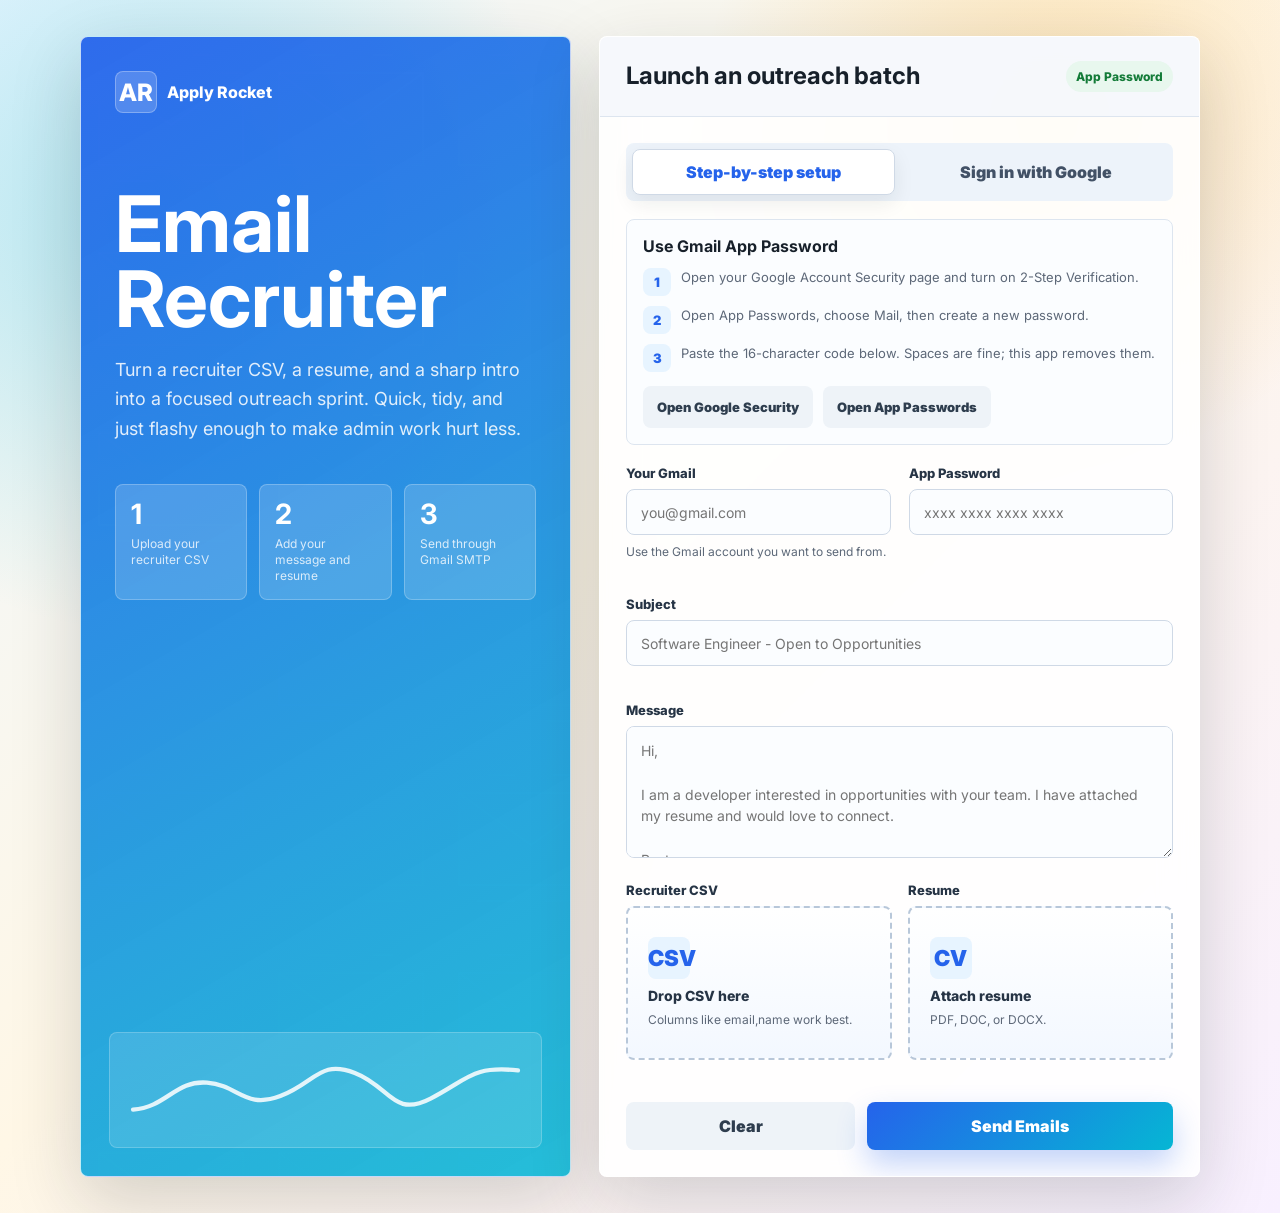
==== static/index.html @ 0c852bee "first commit" ====
<!DOCTYPE html>
<html lang="en">
<head>
    <meta charset="UTF-8" />
    <meta name="viewport" content="width=device-width, initial-scale=1.0" />
    <title>Email Recruiter</title>
    <link rel="preconnect" href="https://fonts.googleapis.com">
    <link rel="preconnect" href="https://fonts.gstatic.com" crossorigin>
    <link href="https://fonts.googleapis.com/css2?family=Inter:wght@400;500;600;700;800&display=swap" rel="stylesheet">
    <style>
        :root {
            --ink: #17202a;
            --muted: #5d6878;
            --line: #dde5ef;
            --paper: #ffffff;
            --soft: #f5f8fc;
            --blue: #2563eb;
            --cyan: #06b6d4;
            --green: #16a34a;
            --rose: #e11d48;
            --amber: #f59e0b;
            --shadow: 0 24px 70px rgba(23, 32, 42, 0.18);
        }

        * { box-sizing: border-box; }

        body {
            margin: 0;
            min-height: 100vh;
            font-family: "Inter", system-ui, -apple-system, BlinkMacSystemFont, "Segoe UI", sans-serif;
            color: var(--ink);
            background:
                radial-gradient(circle at 12% 18%, rgba(6, 182, 212, 0.28), transparent 26rem),
                radial-gradient(circle at 82% 10%, rgba(245, 158, 11, 0.22), transparent 22rem),
                linear-gradient(135deg, #eef7ff 0%, #fff7e6 46%, #f8f0ff 100%);
        }

        .shell {
            width: min(1120px, calc(100% - 32px));
            margin: 0 auto;
            padding: 36px 0;
        }

        .hero {
            display: grid;
            grid-template-columns: minmax(0, 0.9fr) minmax(340px, 1.1fr);
            gap: 28px;
            align-items: stretch;
        }

        .intro {
            position: relative;
            overflow: hidden;
            min-height: 720px;
            padding: 34px;
            border: 1px solid rgba(255, 255, 255, 0.72);
            border-radius: 8px;
            background:
                linear-gradient(150deg, rgba(37, 99, 235, 0.94), rgba(6, 182, 212, 0.88)),
                url("data:image/svg+xml,%3Csvg xmlns='http://www.w3.org/2000/svg' width='180' height='180' viewBox='0 0 180 180'%3E%3Cg fill='none' stroke='%23ffffff' stroke-opacity='.18' stroke-width='2'%3E%3Cpath d='M18 36h144v92H18z'/%3E%3Cpath d='m18 36 72 52 72-52'/%3E%3Cpath d='M36 144h38M104 144h40M48 18h26M112 18h20'/%3E%3C/g%3E%3C/svg%3E");
            color: white;
            box-shadow: var(--shadow);
        }

        .brand {
            display: inline-flex;
            align-items: center;
            gap: 10px;
            font-weight: 800;
            letter-spacing: 0;
        }

        .brand-mark {
            display: grid;
            place-items: center;
            width: 42px;
            height: 42px;
            border-radius: 8px;
            background: rgba(255, 255, 255, 0.18);
            border: 1px solid rgba(255, 255, 255, 0.28);
            font-size: 24px;
        }

        h1 {
            margin: 74px 0 18px;
            max-width: 10ch;
            font-size: clamp(46px, 7vw, 78px);
            line-height: 0.96;
            letter-spacing: 0;
        }

        .lede {
            max-width: 32rem;
            margin: 0;
            font-size: 18px;
            line-height: 1.65;
            color: rgba(255, 255, 255, 0.86);
        }

        .stats {
            display: grid;
            grid-template-columns: repeat(3, 1fr);
            gap: 12px;
            margin-top: 40px;
        }

        .stat {
            min-height: 94px;
            padding: 15px;
            border-radius: 8px;
            background: rgba(255, 255, 255, 0.16);
            border: 1px solid rgba(255, 255, 255, 0.24);
        }

        .stat strong {
            display: block;
            font-size: 28px;
            line-height: 1;
        }

        .stat span {
            display: block;
            margin-top: 8px;
            color: rgba(255, 255, 255, 0.8);
            font-size: 12px;
            line-height: 1.35;
        }

        .sparkline {
            position: absolute;
            right: 28px;
            bottom: 28px;
            left: 28px;
            height: 116px;
            border-radius: 8px;
            background: rgba(255, 255, 255, 0.12);
            border: 1px solid rgba(255, 255, 255, 0.2);
            overflow: hidden;
        }

        .sparkline::before {
            content: "";
            position: absolute;
            inset: 20px;
            background: url("data:image/svg+xml,%3Csvg xmlns='http://www.w3.org/2000/svg' viewBox='0 0 640 120'%3E%3Cpath fill='none' stroke='%23fff' stroke-opacity='.85' stroke-width='7' stroke-linecap='round' stroke-linejoin='round' d='M5 92 C60 88 74 44 126 48 S188 92 246 70 310 10 368 32 430 106 492 74 560 20 635 28'/%3E%3C/svg%3E") center / 100% 100% no-repeat;
        }

        .panel {
            border-radius: 8px;
            background: rgba(255, 255, 255, 0.9);
            border: 1px solid rgba(255, 255, 255, 0.9);
            box-shadow: var(--shadow);
            backdrop-filter: blur(18px);
            overflow: hidden;
        }

        .panel-head {
            display: flex;
            align-items: center;
            justify-content: space-between;
            gap: 18px;
            padding: 24px 26px;
            border-bottom: 1px solid var(--line);
            background: rgba(245, 248, 252, 0.88);
        }

        .panel-title {
            margin: 0;
            font-size: 24px;
            line-height: 1.1;
        }

        .badge {
            flex: 0 0 auto;
            padding: 8px 10px;
            border-radius: 999px;
            background: #e8f7ee;
            color: #137b38;
            font-size: 12px;
            font-weight: 800;
        }

        .form {
            padding: 26px;
        }

        .auth-switch {
            display: grid;
            grid-template-columns: 1fr 1fr;
            gap: 10px;
            margin-bottom: 18px;
            padding: 6px;
            border-radius: 8px;
            background: #edf3fa;
        }

        .auth-option {
            min-height: 46px;
            border: 1px solid transparent;
            background: transparent;
            color: #425166;
            box-shadow: none;
        }

        .auth-option.active {
            background: white;
            border-color: #cfd9e6;
            color: var(--blue);
            box-shadow: 0 8px 20px rgba(23, 32, 42, 0.08);
        }

        .auth-card {
            display: none;
            margin-bottom: 20px;
            padding: 16px;
            border: 1px solid var(--line);
            border-radius: 8px;
            background: #fbfdff;
        }

        .auth-card.active {
            display: block;
        }

        .auth-card h3 {
            margin: 0 0 12px;
            font-size: 16px;
        }

        .steps {
            display: grid;
            gap: 10px;
            margin: 0;
            padding: 0;
            list-style: none;
        }

        .steps li {
            display: grid;
            grid-template-columns: 28px 1fr;
            gap: 10px;
            align-items: start;
            color: var(--muted);
            font-size: 13px;
            line-height: 1.45;
        }

        .steps span {
            display: grid;
            place-items: center;
            width: 28px;
            height: 28px;
            border-radius: 8px;
            background: #e7f4ff;
            color: var(--blue);
            font-weight: 900;
        }

        .link-row {
            display: flex;
            flex-wrap: wrap;
            gap: 10px;
            margin-top: 14px;
        }

        .helper-link,
        .google-btn {
            display: inline-flex;
            align-items: center;
            justify-content: center;
            min-height: 42px;
            border-radius: 8px;
            padding: 0 14px;
            text-decoration: none;
            font-size: 13px;
            font-weight: 900;
        }

        .helper-link {
            background: #eef3f8;
            color: #2e3d4e;
        }

        .google-btn {
            border: 1px solid #cfd9e6;
            background: white;
            color: #1f2937;
        }

        .status-pill {
            display: inline-flex;
            align-items: center;
            min-height: 32px;
            margin-top: 12px;
            padding: 0 10px;
            border-radius: 999px;
            background: #fff6df;
            color: #8a5b00;
            font-size: 12px;
            font-weight: 900;
        }

        .status-pill.connected {
            background: #e8f7ee;
            color: #137b38;
        }

        .grid {
            display: grid;
            grid-template-columns: 1fr 1fr;
            gap: 18px;
        }

        .form-group {
            margin-bottom: 18px;
        }

        .form-group.full {
            grid-column: 1 / -1;
        }

        label {
            display: block;
            margin-bottom: 8px;
            color: #263445;
            font-size: 13px;
            font-weight: 800;
        }

        input,
        textarea {
            width: 100%;
            border: 1px solid #cfd9e6;
            border-radius: 8px;
            background: #fbfdff;
            color: var(--ink);
            font: inherit;
            font-size: 14px;
            outline: none;
            transition: border-color 0.18s ease, box-shadow 0.18s ease, background 0.18s ease;
        }

        input {
            height: 46px;
            padding: 0 14px;
        }

        textarea {
            min-height: 132px;
            padding: 13px 14px;
            resize: vertical;
            line-height: 1.55;
        }

        input:focus,
        textarea:focus {
            border-color: var(--blue);
            background: white;
            box-shadow: 0 0 0 4px rgba(37, 99, 235, 0.12);
        }

        .hint {
            margin-top: 8px;
            color: var(--muted);
            font-size: 12px;
            line-height: 1.45;
        }

        .upload-grid {
            display: grid;
            grid-template-columns: 1fr 1fr;
            gap: 16px;
            margin-top: 2px;
        }

        .upload-area {
            min-height: 154px;
            display: grid;
            align-content: center;
            gap: 8px;
            padding: 20px;
            border: 2px dashed #b8c7d9;
            border-radius: 8px;
            background: linear-gradient(180deg, #ffffff, #f3f8ff);
            cursor: pointer;
            transition: transform 0.18s ease, border-color 0.18s ease, background 0.18s ease;
        }

        .upload-area:hover,
        .upload-area.drag-over {
            border-color: var(--cyan);
            background: #effcff;
            transform: translateY(-2px);
        }

        .upload-area input[type="file"] {
            display: none;
        }

        .upload-icon {
            display: grid;
            place-items: center;
            width: 42px;
            height: 42px;
            border-radius: 8px;
            background: #e7f4ff;
            color: var(--blue);
            font-weight: 900;
            font-size: 22px;
        }

        .upload-text {
            color: #263445;
            font-weight: 800;
            font-size: 14px;
        }

        .upload-hint,
        .file-name {
            color: var(--muted);
            font-size: 12px;
            line-height: 1.4;
        }

        .file-name {
            display: none;
            color: var(--green);
            font-weight: 800;
            word-break: break-word;
        }

        .file-name.show {
            display: block;
        }

        .actions {
            display: flex;
            gap: 12px;
            margin-top: 24px;
        }

        button {
            min-height: 48px;
            border: 0;
            border-radius: 8px;
            padding: 0 18px;
            font: inherit;
            font-weight: 900;
            cursor: pointer;
            transition: transform 0.18s ease, box-shadow 0.18s ease, background 0.18s ease;
        }

        .send-btn {
            flex: 1.4;
            background: linear-gradient(135deg, var(--blue), var(--cyan));
            color: white;
            box-shadow: 0 14px 30px rgba(37, 99, 235, 0.28);
        }

        .send-btn:hover:not(:disabled) {
            transform: translateY(-2px);
            box-shadow: 0 18px 36px rgba(37, 99, 235, 0.34);
        }

        .send-btn:disabled {
            opacity: 0.64;
            cursor: wait;
            transform: none;
        }

        .clear-btn {
            flex: 1;
            background: #eef3f8;
            color: #2e3d4e;
        }

        .clear-btn:hover {
            background: #e2eaf3;
        }

        .progress-wrap {
            display: none;
            margin-top: 20px;
        }

        .progress-meta {
            display: flex;
            justify-content: space-between;
            gap: 12px;
            margin-bottom: 8px;
            color: var(--muted);
            font-size: 12px;
            font-weight: 800;
        }

        .progress-bar-bg {
            height: 8px;
            border-radius: 999px;
            overflow: hidden;
            background: #dce5ef;
        }

        .progress-bar {
            width: 0%;
            height: 100%;
            border-radius: inherit;
            background: linear-gradient(90deg, var(--amber), var(--cyan), var(--blue));
            transition: width 0.28s ease;
        }

        #result {
            display: none;
            margin-top: 18px;
            padding: 15px 16px;
            border-radius: 8px;
            font-size: 14px;
            line-height: 1.55;
            font-weight: 700;
        }

        #result.success {
            background: #e8f7ee;
            border: 1px solid #a7dfba;
            color: #135f2f;
        }

        #result.error {
            background: #fff0f3;
            border: 1px solid #f3a6b7;
            color: #9b1232;
        }

        .spinner {
            display: inline-block;
            width: 15px;
            height: 15px;
            margin-right: 8px;
            border: 2px solid rgba(255, 255, 255, 0.35);
            border-top-color: white;
            border-radius: 50%;
            vertical-align: -2px;
            animation: spin 0.75s linear infinite;
        }

        @keyframes spin {
            to { transform: rotate(360deg); }
        }

        @media (max-width: 900px) {
            .hero {
                grid-template-columns: 1fr;
            }

            .intro {
                min-height: 520px;
            }
        }

        @media (max-width: 620px) {
            .shell {
                width: min(100% - 24px, 1120px);
                padding: 16px 0;
            }

            .intro,
            .form,
            .panel-head {
                padding: 22px;
            }

            .grid,
            .upload-grid,
            .stats {
                grid-template-columns: 1fr;
            }

            h1 {
                margin-top: 42px;
                font-size: 44px;
            }

            .intro {
                min-height: auto;
                padding-bottom: 160px;
            }

            .actions {
                flex-direction: column;
            }
        }
    </style>
</head>
<body>
    <main class="shell">
        <section class="hero">
            <aside class="intro" aria-label="Email Recruiter overview">
                <div class="brand">
                    <span class="brand-mark" aria-hidden="true">AR</span>
                    <span>Apply Rocket</span>
                </div>
                <h1>Email Recruiter</h1>
                <p class="lede">Turn a recruiter CSV, a resume, and a sharp intro into a focused outreach sprint. Quick, tidy, and just flashy enough to make admin work hurt less.</p>
                <div class="stats" aria-label="Workflow summary">
                    <div class="stat"><strong>1</strong><span>Upload your recruiter CSV</span></div>
                    <div class="stat"><strong>2</strong><span>Add your message and resume</span></div>
                    <div class="stat"><strong>3</strong><span>Send through Gmail SMTP</span></div>
                </div>
                <div class="sparkline" aria-hidden="true"></div>
            </aside>

            <section class="panel" aria-label="Email sender form">
                <div class="panel-head">
                    <h2 class="panel-title">Launch an outreach batch</h2>
                    <span class="badge" id="authBadge">App Password</span>
                </div>

                <form class="form" id="emailForm">
                    <div class="auth-switch" aria-label="Choose Gmail authentication method">
                        <button type="button" class="auth-option active" id="appPasswordTab">Step-by-step setup</button>
                        <button type="button" class="auth-option" id="googleTab">Sign in with Google</button>
                    </div>

                    <div class="auth-card active" id="appPasswordCard">
                        <h3>Use Gmail App Password</h3>
                        <ol class="steps">
                            <li><span>1</span><div>Open your Google Account Security page and turn on 2-Step Verification.</div></li>
                            <li><span>2</span><div>Open App Passwords, choose Mail, then create a new password.</div></li>
                            <li><span>3</span><div>Paste the 16-character code below. Spaces are fine; this app removes them.</div></li>
                        </ol>
                        <div class="link-row">
                            <a class="helper-link" href="https://myaccount.google.com/security" target="_blank" rel="noreferrer">Open Google Security</a>
                            <a class="helper-link" href="https://myaccount.google.com/apppasswords" target="_blank" rel="noreferrer">Open App Passwords</a>
                        </div>
                    </div>

                    <div class="auth-card" id="googleCard">
                        <h3>Use Sign in with Google</h3>
                        <ol class="steps">
                            <li><span>1</span><div>Click the Google button and allow this app to send email from Gmail.</div></li>
                            <li><span>2</span><div>Return here, fill the outreach form, and send without typing a password.</div></li>
                            <li><span>3</span><div>If setup is missing, add Google OAuth credentials to the backend environment.</div></li>
                        </ol>
                        <div class="link-row">
                            <a class="google-btn" id="googleLogin" href="/auth/google/start">Sign in with Google</a>
                            <button type="button" class="helper-link" id="googleLogout">Disconnect</button>
                        </div>
                        <div class="status-pill" id="googleStatus">Checking Google setup</div>
                    </div>

                    <div class="grid">
                        <div class="form-group">
                            <label for="email">Your Gmail</label>
                            <input type="email" id="email" autocomplete="email" placeholder="you@gmail.com" required />
                            <div class="hint" id="emailHint">Use the Gmail account you want to send from.</div>
                        </div>

                        <div class="form-group" id="passwordGroup">
                            <label for="password">App Password</label>
                            <input type="password" id="password" autocomplete="current-password" placeholder="xxxx xxxx xxxx xxxx" required />
                        </div>

                        <div class="form-group full">
                            <label for="subject">Subject</label>
                            <input type="text" id="subject" placeholder="Software Engineer - Open to Opportunities" required />
                        </div>

                        <div class="form-group full">
                            <label for="message">Message</label>
                            <textarea id="message" required placeholder="Hi,

I am a developer interested in opportunities with your team. I have attached my resume and would love to connect.

Best,
Your Name"></textarea>
                        </div>
                    </div>

                    <div class="upload-grid">
                        <div class="form-group">
                            <label for="csvFile">Recruiter CSV</label>
                            <div class="upload-area" id="csv-zone" role="button" tabindex="0">
                                <input type="file" id="csvFile" accept=".csv" required />
                                <span class="upload-icon" aria-hidden="true">CSV</span>
                                <div class="upload-text">Drop CSV here</div>
                                <div class="upload-hint">Columns like email,name work best.</div>
                                <div class="file-name" id="csv-name"></div>
                            </div>
                        </div>

                        <div class="form-group">
                            <label for="resumeFile">Resume</label>
                            <div class="upload-area" id="resume-zone" role="button" tabindex="0">
                                <input type="file" id="resumeFile" accept=".pdf,.doc,.docx" />
                                <span class="upload-icon" aria-hidden="true">CV</span>
                                <div class="upload-text">Attach resume</div>
                                <div class="upload-hint">PDF, DOC, or DOCX.</div>
                                <div class="file-name" id="resume-name"></div>
                            </div>
                        </div>
                    </div>

                    <div class="actions">
                        <button type="button" class="clear-btn" id="clearBtn">Clear</button>
                        <button type="submit" class="send-btn" id="sendBtn">Send Emails</button>
                    </div>

                    <div class="progress-wrap" id="progress-wrap" aria-hidden="true">
                        <div class="progress-meta">
                            <span id="progress-label">Ready</span>
                            <span id="progress-count">0 / 0</span>
                        </div>
                        <div class="progress-bar-bg">
                            <div class="progress-bar" id="progress-bar"></div>
                        </div>
                    </div>

                    <div id="result" role="status" aria-live="polite"></div>
                </form>
            </section>
        </section>
    </main>

    <script>
        const form = document.getElementById("emailForm");
        const sendBtn = document.getElementById("sendBtn");
        const clearBtn = document.getElementById("clearBtn");
        const progressWrap = document.getElementById("progress-wrap");
        const progressBar = document.getElementById("progress-bar");
        const progressLabel = document.getElementById("progress-label");
        const progressCount = document.getElementById("progress-count");
        const result = document.getElementById("result");
        const appPasswordTab = document.getElementById("appPasswordTab");
        const googleTab = document.getElementById("googleTab");
        const appPasswordCard = document.getElementById("appPasswordCard");
        const googleCard = document.getElementById("googleCard");
        const passwordGroup = document.getElementById("passwordGroup");
        const passwordInput = document.getElementById("password");
        const authBadge = document.getElementById("authBadge");
        const emailHint = document.getElementById("emailHint");
        const googleStatus = document.getElementById("googleStatus");
        const googleLogin = document.getElementById("googleLogin");
        const googleLogout = document.getElementById("googleLogout");
        let authMethod = "app_password";

        function setAuthMethod(method) {
            authMethod = method;
            const useGoogle = method === "google";

            appPasswordTab.classList.toggle("active", !useGoogle);
            googleTab.classList.toggle("active", useGoogle);
            appPasswordCard.classList.toggle("active", !useGoogle);
            googleCard.classList.toggle("active", useGoogle);
            passwordGroup.style.display = useGoogle ? "none" : "block";
            passwordInput.required = !useGoogle;
            authBadge.textContent = useGoogle ? "Google OAuth" : "App Password";
            emailHint.textContent = useGoogle
                ? "Use the same Gmail account you connected with Google."
                : "Use the Gmail account you want to send from.";
        }

        async function refreshGoogleStatus() {
            try {
                const response = await fetch("/auth/status");
                const data = await response.json();
                googleStatus.classList.toggle("connected", data.googleConnected);
                googleLogin.href = data.googleAuthUrl || "/auth/google/start";

                if (data.googleConnected) {
                    googleStatus.textContent = "Google connected";
                } else if (data.googleConfigured) {
                    googleStatus.textContent = "Google login ready";
                } else {
                    googleStatus.textContent = "Google login needs backend setup";
                }
            } catch (error) {
                googleStatus.textContent = "Could not check Google setup";
            }
        }

        appPasswordTab.addEventListener("click", () => setAuthMethod("app_password"));
        googleTab.addEventListener("click", () => {
            setAuthMethod("google");
            refreshGoogleStatus();
        });
        googleLogout.addEventListener("click", async () => {
            await fetch("/auth/logout", { method: "POST" });
            refreshGoogleStatus();
        });

        if (new URLSearchParams(window.location.search).get("google_auth") === "connected") {
            setAuthMethod("google");
        }
        refreshGoogleStatus();

        function fileLabel(inputId, labelId) {
            const file = document.getElementById(inputId).files[0];
            const label = document.getElementById(labelId);
            if (!file) {
                label.textContent = "";
                label.classList.remove("show");
                return;
            }
            label.textContent = "Selected: " + file.name;
            label.classList.add("show");
        }

        document.getElementById("csvFile").addEventListener("change", () => fileLabel("csvFile", "csv-name"));
        document.getElementById("resumeFile").addEventListener("change", () => fileLabel("resumeFile", "resume-name"));

        ["csv-zone", "resume-zone"].forEach((id) => {
            const zone = document.getElementById(id);
            const input = zone.querySelector("input[type='file']");

            zone.addEventListener("click", () => input.click());
            zone.addEventListener("keydown", (event) => {
                if (event.key === "Enter" || event.key === " ") {
                    event.preventDefault();
                    input.click();
                }
            });
            zone.addEventListener("dragover", (event) => {
                event.preventDefault();
                zone.classList.add("drag-over");
            });
            zone.addEventListener("dragleave", () => zone.classList.remove("drag-over"));
            zone.addEventListener("drop", (event) => {
                event.preventDefault();
                zone.classList.remove("drag-over");
                input.files = event.dataTransfer.files;
                input.dispatchEvent(new Event("change"));
            });
        });

        clearBtn.addEventListener("click", () => {
            form.reset();
            fileLabel("csvFile", "csv-name");
            fileLabel("resumeFile", "resume-name");
            result.style.display = "none";
            progressWrap.style.display = "none";
            progressBar.style.width = "0%";
            progressLabel.textContent = "Ready";
            progressCount.textContent = "0 / 0";
            setAuthMethod(authMethod);
        });

        form.addEventListener("submit", async (event) => {
            event.preventDefault();
            await sendEmails();
        });

        async function sendEmails() {
            const email = document.getElementById("email").value.trim();
            const password = document.getElementById("password").value.replace(/\s+/g, "");
            const subject = document.getElementById("subject").value.trim();
            const message = document.getElementById("message").value.trim();
            const csvFile = document.getElementById("csvFile").files[0];
            const resumeFile = document.getElementById("resumeFile").files[0];

            if (!email || !subject || !message || !csvFile || (authMethod !== "google" && !password)) {
                showResult("error", "Please complete the required fields and upload a recruiter CSV.");
                return;
            }

            const formData = new FormData();
            formData.append("email", email);
            formData.append("password", password);
            formData.append("auth_method", authMethod);
            formData.append("subject", subject);
            formData.append("message", message);
            formData.append("csv", csvFile);
            if (resumeFile) formData.append("resume", resumeFile);

            sendBtn.disabled = true;
            sendBtn.innerHTML = '<span class="spinner"></span>Sending';
            progressWrap.style.display = "block";
            progressLabel.textContent = "Starting batch";
            progressCount.textContent = "0 / 0";
            progressBar.style.width = "0%";
            result.style.display = "none";

            try {
                const response = await fetch("/send", {
                    method: "POST",
                    body: formData
                });

                if (!response.ok || !response.body || !response.headers.get("content-type")?.includes("application/x-ndjson")) {
                    const data = await response.json();
                    showResult("error", data.error || "Something went wrong while sending.");
                    return;
                }

                await readProgressStream(response);
            } catch (error) {
                showResult("error", "Connection error. Make sure the Flask server is running.");
            } finally {
                sendBtn.disabled = false;
                sendBtn.textContent = "Send Emails";
                setTimeout(() => {
                    progressWrap.style.display = "none";
                    progressBar.style.width = "0%";
                }, 900);
            }
        }

        async function readProgressStream(response) {
            const reader = response.body.getReader();
            const decoder = new TextDecoder();
            let buffer = "";

            while (true) {
                const { value, done } = await reader.read();
                if (done) break;

                buffer += decoder.decode(value, { stream: true });
                const lines = buffer.split("\n");
                buffer = lines.pop();

                for (const line of lines) {
                    if (line.trim()) handleProgressEvent(JSON.parse(line));
                }
            }

            if (buffer.trim()) handleProgressEvent(JSON.parse(buffer));
        }

        function handleProgressEvent(event) {
            if (event.type === "error") {
                showResult("error", event.error || "Something went wrong while sending.");
                return;
            }

            if (typeof event.percent === "number") {
                progressBar.style.width = event.percent + "%";
            }

            if (event.type === "start") {
                progressLabel.textContent = "Preparing emails";
                progressCount.textContent = `0 / ${event.total}`;
            }

            if (event.type === "progress") {
                progressLabel.textContent = `${event.status === "sent" ? "Sent" : "Failed"}: ${event.recipient}`;
                progressCount.textContent = `${event.current} / ${event.total}`;
            }

            if (event.type === "done") {
                const failed = event.failed > 0 ? `, ${event.failed} failed` : "";
                progressLabel.textContent = "Batch complete";
                progressCount.textContent = `${event.total} / ${event.total}`;
                showResult("success", `Done. ${event.count} of ${event.total} emails sent${failed}.`);
            }
        }

        function showResult(type, message) {
            result.className = type;
            result.textContent = message;
            result.style.display = "block";
            result.scrollIntoView({ behavior: "smooth", block: "nearest" });
        }
    </script>
</body>
</html>
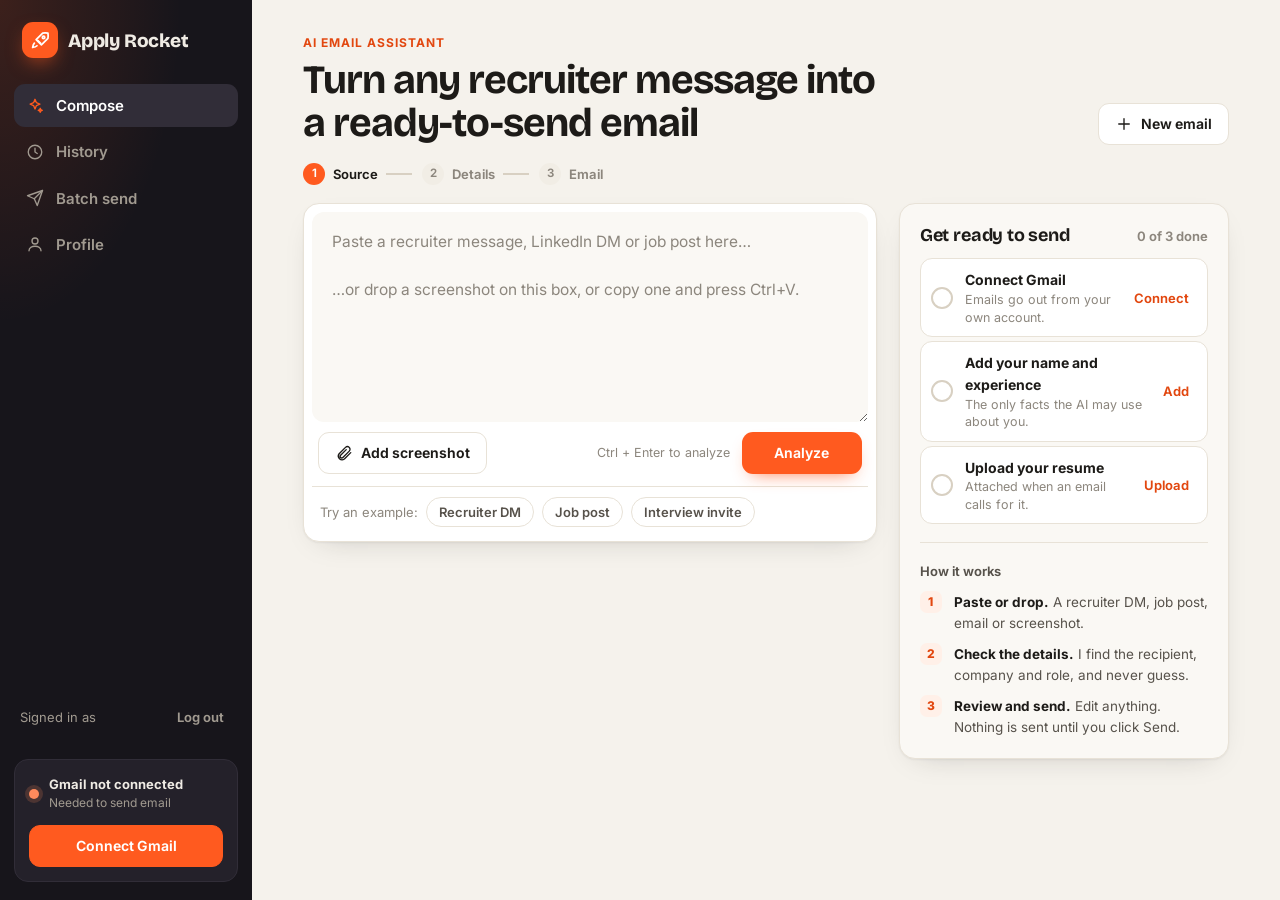
==== commit 1a82bb8a: "Add AI email assistant, accounts and Render deployment - Compose: screenshot or pasted text -> extra" ====
--- a/static/index.html
+++ b/static/index.html
@@ -3,961 +3,565 @@
 <head>
     <meta charset="UTF-8" />
     <meta name="viewport" content="width=device-width, initial-scale=1.0" />
-    <title>Email Recruiter</title>
+    <title>Apply Rocket</title>
+    <link rel="icon" href="data:image/svg+xml,%3Csvg xmlns='http://www.w3.org/2000/svg' viewBox='0 0 32 32'%3E%3Crect width='32' height='32' rx='9' fill='%23ff5a1f'/%3E%3Cpath d='M11 21c-1.5 1.5-2 4-2 4s2.5-.5 4-2M13 18l1.5 1.5M18.5 8.5C21 8 24 8.5 24 8.5s.5 3 0 5.5L17 21l-5-5z' fill='none' stroke='white' stroke-width='2' stroke-linecap='round' stroke-linejoin='round'/%3E%3C/svg%3E" />
     <link rel="preconnect" href="https://fonts.googleapis.com">
     <link rel="preconnect" href="https://fonts.gstatic.com" crossorigin>
-    <link href="https://fonts.googleapis.com/css2?family=Inter:wght@400;500;600;700;800&display=swap" rel="stylesheet">
-    <style>
-        :root {
-            --ink: #17202a;
-            --muted: #5d6878;
-            --line: #dde5ef;
-            --paper: #ffffff;
-            --soft: #f5f8fc;
-            --blue: #2563eb;
-            --cyan: #06b6d4;
-            --green: #16a34a;
-            --rose: #e11d48;
-            --amber: #f59e0b;
-            --shadow: 0 24px 70px rgba(23, 32, 42, 0.18);
-        }
-
-        * { box-sizing: border-box; }
-
-        body {
-            margin: 0;
-            min-height: 100vh;
-            font-family: "Inter", system-ui, -apple-system, BlinkMacSystemFont, "Segoe UI", sans-serif;
-            color: var(--ink);
-            background:
-                radial-gradient(circle at 12% 18%, rgba(6, 182, 212, 0.28), transparent 26rem),
-                radial-gradient(circle at 82% 10%, rgba(245, 158, 11, 0.22), transparent 22rem),
-                linear-gradient(135deg, #eef7ff 0%, #fff7e6 46%, #f8f0ff 100%);
-        }
-
-        .shell {
-            width: min(1120px, calc(100% - 32px));
-            margin: 0 auto;
-            padding: 36px 0;
-        }
-
-        .hero {
-            display: grid;
-            grid-template-columns: minmax(0, 0.9fr) minmax(340px, 1.1fr);
-            gap: 28px;
-            align-items: stretch;
-        }
-
-        .intro {
-            position: relative;
-            overflow: hidden;
-            min-height: 720px;
-            padding: 34px;
-            border: 1px solid rgba(255, 255, 255, 0.72);
-            border-radius: 8px;
-            background:
-                linear-gradient(150deg, rgba(37, 99, 235, 0.94), rgba(6, 182, 212, 0.88)),
-                url("data:image/svg+xml,%3Csvg xmlns='http://www.w3.org/2000/svg' width='180' height='180' viewBox='0 0 180 180'%3E%3Cg fill='none' stroke='%23ffffff' stroke-opacity='.18' stroke-width='2'%3E%3Cpath d='M18 36h144v92H18z'/%3E%3Cpath d='m18 36 72 52 72-52'/%3E%3Cpath d='M36 144h38M104 144h40M48 18h26M112 18h20'/%3E%3C/g%3E%3C/svg%3E");
-            color: white;
-            box-shadow: var(--shadow);
-        }
-
-        .brand {
-            display: inline-flex;
-            align-items: center;
-            gap: 10px;
-            font-weight: 800;
-            letter-spacing: 0;
-        }
-
-        .brand-mark {
-            display: grid;
-            place-items: center;
-            width: 42px;
-            height: 42px;
-            border-radius: 8px;
-            background: rgba(255, 255, 255, 0.18);
-            border: 1px solid rgba(255, 255, 255, 0.28);
-            font-size: 24px;
-        }
-
-        h1 {
-            margin: 74px 0 18px;
-            max-width: 10ch;
-            font-size: clamp(46px, 7vw, 78px);
-            line-height: 0.96;
-            letter-spacing: 0;
-        }
-
-        .lede {
-            max-width: 32rem;
-            margin: 0;
-            font-size: 18px;
-            line-height: 1.65;
-            color: rgba(255, 255, 255, 0.86);
-        }
-
-        .stats {
-            display: grid;
-            grid-template-columns: repeat(3, 1fr);
-            gap: 12px;
-            margin-top: 40px;
-        }
-
-        .stat {
-            min-height: 94px;
-            padding: 15px;
-            border-radius: 8px;
-            background: rgba(255, 255, 255, 0.16);
-            border: 1px solid rgba(255, 255, 255, 0.24);
-        }
-
-        .stat strong {
-            display: block;
-            font-size: 28px;
-            line-height: 1;
-        }
-
-        .stat span {
-            display: block;
-            margin-top: 8px;
-            color: rgba(255, 255, 255, 0.8);
-            font-size: 12px;
-            line-height: 1.35;
-        }
-
-        .sparkline {
-            position: absolute;
-            right: 28px;
-            bottom: 28px;
-            left: 28px;
-            height: 116px;
-            border-radius: 8px;
-            background: rgba(255, 255, 255, 0.12);
-            border: 1px solid rgba(255, 255, 255, 0.2);
-            overflow: hidden;
-        }
-
-        .sparkline::before {
-            content: "";
-            position: absolute;
-            inset: 20px;
-            background: url("data:image/svg+xml,%3Csvg xmlns='http://www.w3.org/2000/svg' viewBox='0 0 640 120'%3E%3Cpath fill='none' stroke='%23fff' stroke-opacity='.85' stroke-width='7' stroke-linecap='round' stroke-linejoin='round' d='M5 92 C60 88 74 44 126 48 S188 92 246 70 310 10 368 32 430 106 492 74 560 20 635 28'/%3E%3C/svg%3E") center / 100% 100% no-repeat;
-        }
-
-        .panel {
-            border-radius: 8px;
-            background: rgba(255, 255, 255, 0.9);
-            border: 1px solid rgba(255, 255, 255, 0.9);
-            box-shadow: var(--shadow);
-            backdrop-filter: blur(18px);
-            overflow: hidden;
-        }
-
-        .panel-head {
-            display: flex;
-            align-items: center;
-            justify-content: space-between;
-            gap: 18px;
-            padding: 24px 26px;
-            border-bottom: 1px solid var(--line);
-            background: rgba(245, 248, 252, 0.88);
-        }
-
-        .panel-title {
-            margin: 0;
-            font-size: 24px;
-            line-height: 1.1;
-        }
-
-        .badge {
-            flex: 0 0 auto;
-            padding: 8px 10px;
-            border-radius: 999px;
-            background: #e8f7ee;
-            color: #137b38;
-            font-size: 12px;
-            font-weight: 800;
-        }
-
-        .form {
-            padding: 26px;
-        }
-
-        .auth-switch {
-            display: grid;
-            grid-template-columns: 1fr 1fr;
-            gap: 10px;
-            margin-bottom: 18px;
-            padding: 6px;
-            border-radius: 8px;
-            background: #edf3fa;
-        }
-
-        .auth-option {
-            min-height: 46px;
-            border: 1px solid transparent;
-            background: transparent;
-            color: #425166;
-            box-shadow: none;
-        }
-
-        .auth-option.active {
-            background: white;
-            border-color: #cfd9e6;
-            color: var(--blue);
-            box-shadow: 0 8px 20px rgba(23, 32, 42, 0.08);
-        }
-
-        .auth-card {
-            display: none;
-            margin-bottom: 20px;
-            padding: 16px;
-            border: 1px solid var(--line);
-            border-radius: 8px;
-            background: #fbfdff;
-        }
-
-        .auth-card.active {
-            display: block;
-        }
-
-        .auth-card h3 {
-            margin: 0 0 12px;
-            font-size: 16px;
-        }
-
-        .steps {
-            display: grid;
-            gap: 10px;
-            margin: 0;
-            padding: 0;
-            list-style: none;
-        }
-
-        .steps li {
-            display: grid;
-            grid-template-columns: 28px 1fr;
-            gap: 10px;
-            align-items: start;
-            color: var(--muted);
-            font-size: 13px;
-            line-height: 1.45;
-        }
-
-        .steps span {
-            display: grid;
-            place-items: center;
-            width: 28px;
-            height: 28px;
-            border-radius: 8px;
-            background: #e7f4ff;
-            color: var(--blue);
-            font-weight: 900;
-        }
-
-        .link-row {
-            display: flex;
-            flex-wrap: wrap;
-            gap: 10px;
-            margin-top: 14px;
-        }
-
-        .helper-link,
-        .google-btn {
-            display: inline-flex;
-            align-items: center;
-            justify-content: center;
-            min-height: 42px;
-            border-radius: 8px;
-            padding: 0 14px;
-            text-decoration: none;
-            font-size: 13px;
-            font-weight: 900;
-        }
-
-        .helper-link {
-            background: #eef3f8;
-            color: #2e3d4e;
-        }
-
-        .google-btn {
-            border: 1px solid #cfd9e6;
-            background: white;
-            color: #1f2937;
-        }
-
-        .status-pill {
-            display: inline-flex;
-            align-items: center;
-            min-height: 32px;
-            margin-top: 12px;
-            padding: 0 10px;
-            border-radius: 999px;
-            background: #fff6df;
-            color: #8a5b00;
-            font-size: 12px;
-            font-weight: 900;
-        }
-
-        .status-pill.connected {
-            background: #e8f7ee;
-            color: #137b38;
-        }
-
-        .grid {
-            display: grid;
-            grid-template-columns: 1fr 1fr;
-            gap: 18px;
-        }
-
-        .form-group {
-            margin-bottom: 18px;
-        }
-
-        .form-group.full {
-            grid-column: 1 / -1;
-        }
-
-        label {
-            display: block;
-            margin-bottom: 8px;
-            color: #263445;
-            font-size: 13px;
-            font-weight: 800;
-        }
-
-        input,
-        textarea {
-            width: 100%;
-            border: 1px solid #cfd9e6;
-            border-radius: 8px;
-            background: #fbfdff;
-            color: var(--ink);
-            font: inherit;
-            font-size: 14px;
-            outline: none;
-            transition: border-color 0.18s ease, box-shadow 0.18s ease, background 0.18s ease;
-        }
-
-        input {
-            height: 46px;
-            padding: 0 14px;
-        }
-
-        textarea {
-            min-height: 132px;
-            padding: 13px 14px;
-            resize: vertical;
-            line-height: 1.55;
-        }
-
-        input:focus,
-        textarea:focus {
-            border-color: var(--blue);
-            background: white;
-            box-shadow: 0 0 0 4px rgba(37, 99, 235, 0.12);
-        }
-
-        .hint {
-            margin-top: 8px;
-            color: var(--muted);
-            font-size: 12px;
-            line-height: 1.45;
-        }
-
-        .upload-grid {
-            display: grid;
-            grid-template-columns: 1fr 1fr;
-            gap: 16px;
-            margin-top: 2px;
-        }
-
-        .upload-area {
-            min-height: 154px;
-            display: grid;
-            align-content: center;
-            gap: 8px;
-            padding: 20px;
-            border: 2px dashed #b8c7d9;
-            border-radius: 8px;
-            background: linear-gradient(180deg, #ffffff, #f3f8ff);
-            cursor: pointer;
-            transition: transform 0.18s ease, border-color 0.18s ease, background 0.18s ease;
-        }
-
-        .upload-area:hover,
-        .upload-area.drag-over {
-            border-color: var(--cyan);
-            background: #effcff;
-            transform: translateY(-2px);
-        }
-
-        .upload-area input[type="file"] {
-            display: none;
-        }
-
-        .upload-icon {
-            display: grid;
-            place-items: center;
-            width: 42px;
-            height: 42px;
-            border-radius: 8px;
-            background: #e7f4ff;
-            color: var(--blue);
-            font-weight: 900;
-            font-size: 22px;
-        }
-
-        .upload-text {
-            color: #263445;
-            font-weight: 800;
-            font-size: 14px;
-        }
-
-        .upload-hint,
-        .file-name {
-            color: var(--muted);
-            font-size: 12px;
-            line-height: 1.4;
-        }
-
-        .file-name {
-            display: none;
-            color: var(--green);
-            font-weight: 800;
-            word-break: break-word;
-        }
-
-        .file-name.show {
-            display: block;
-        }
-
-        .actions {
-            display: flex;
-            gap: 12px;
-            margin-top: 24px;
-        }
-
-        button {
-            min-height: 48px;
-            border: 0;
-            border-radius: 8px;
-            padding: 0 18px;
-            font: inherit;
-            font-weight: 900;
-            cursor: pointer;
-            transition: transform 0.18s ease, box-shadow 0.18s ease, background 0.18s ease;
-        }
-
-        .send-btn {
-            flex: 1.4;
-            background: linear-gradient(135deg, var(--blue), var(--cyan));
-            color: white;
-            box-shadow: 0 14px 30px rgba(37, 99, 235, 0.28);
-        }
-
-        .send-btn:hover:not(:disabled) {
-            transform: translateY(-2px);
-            box-shadow: 0 18px 36px rgba(37, 99, 235, 0.34);
-        }
-
-        .send-btn:disabled {
-            opacity: 0.64;
-            cursor: wait;
-            transform: none;
-        }
-
-        .clear-btn {
-            flex: 1;
-            background: #eef3f8;
-            color: #2e3d4e;
-        }
-
-        .clear-btn:hover {
-            background: #e2eaf3;
-        }
-
-        .progress-wrap {
-            display: none;
-            margin-top: 20px;
-        }
-
-        .progress-meta {
-            display: flex;
-            justify-content: space-between;
-            gap: 12px;
-            margin-bottom: 8px;
-            color: var(--muted);
-            font-size: 12px;
-            font-weight: 800;
-        }
-
-        .progress-bar-bg {
-            height: 8px;
-            border-radius: 999px;
-            overflow: hidden;
-            background: #dce5ef;
-        }
-
-        .progress-bar {
-            width: 0%;
-            height: 100%;
-            border-radius: inherit;
-            background: linear-gradient(90deg, var(--amber), var(--cyan), var(--blue));
-            transition: width 0.28s ease;
-        }
-
-        #result {
-            display: none;
-            margin-top: 18px;
-            padding: 15px 16px;
-            border-radius: 8px;
-            font-size: 14px;
-            line-height: 1.55;
-            font-weight: 700;
-        }
-
-        #result.success {
-            background: #e8f7ee;
-            border: 1px solid #a7dfba;
-            color: #135f2f;
-        }
-
-        #result.error {
-            background: #fff0f3;
-            border: 1px solid #f3a6b7;
-            color: #9b1232;
-        }
-
-        .spinner {
-            display: inline-block;
-            width: 15px;
-            height: 15px;
-            margin-right: 8px;
-            border: 2px solid rgba(255, 255, 255, 0.35);
-            border-top-color: white;
-            border-radius: 50%;
-            vertical-align: -2px;
-            animation: spin 0.75s linear infinite;
-        }
-
-        @keyframes spin {
-            to { transform: rotate(360deg); }
-        }
-
-        @media (max-width: 900px) {
-            .hero {
-                grid-template-columns: 1fr;
-            }
-
-            .intro {
-                min-height: 520px;
-            }
-        }
-
-        @media (max-width: 620px) {
-            .shell {
-                width: min(100% - 24px, 1120px);
-                padding: 16px 0;
-            }
-
-            .intro,
-            .form,
-            .panel-head {
-                padding: 22px;
-            }
-
-            .grid,
-            .upload-grid,
-            .stats {
-                grid-template-columns: 1fr;
-            }
-
-            h1 {
-                margin-top: 42px;
-                font-size: 44px;
-            }
-
-            .intro {
-                min-height: auto;
-                padding-bottom: 160px;
-            }
-
-            .actions {
-                flex-direction: column;
-            }
-        }
-    </style>
+    <link href="https://fonts.googleapis.com/css2?family=Bricolage+Grotesque:opsz,wght@12..96,600;12..96,700;12..96,800&family=Inter:wght@400;500;600;700&display=swap" rel="stylesheet">
+    <link href="/static/assistant/app.css" rel="stylesheet">
 </head>
 <body>
-    <main class="shell">
-        <section class="hero">
-            <aside class="intro" aria-label="Email Recruiter overview">
-                <div class="brand">
-                    <span class="brand-mark" aria-hidden="true">AR</span>
-                    <span>Apply Rocket</span>
-                </div>
-                <h1>Email Recruiter</h1>
-                <p class="lede">Turn a recruiter CSV, a resume, and a sharp intro into a focused outreach sprint. Quick, tidy, and just flashy enough to make admin work hurt less.</p>
-                <div class="stats" aria-label="Workflow summary">
-                    <div class="stat"><strong>1</strong><span>Upload your recruiter CSV</span></div>
-                    <div class="stat"><strong>2</strong><span>Add your message and resume</span></div>
-                    <div class="stat"><strong>3</strong><span>Send through Gmail SMTP</span></div>
-                </div>
-                <div class="sparkline" aria-hidden="true"></div>
+<div class="app">
+    <aside class="sidebar" aria-label="Apply Rocket">
+        <a class="brand" href="#compose">
+            <span class="brand-mark" aria-hidden="true">
+                <svg viewBox="0 0 24 24"><path d="M5 15c-1.5 1.5-2 5-2 5s3.5-.5 5-2"/><path d="m9 12 3 3"/><path d="M14.5 3.5C17 3 20.5 3.5 20.5 3.5s.5 3.5 0 6L13 17l-6-6z"/><circle cx="15.5" cy="8.5" r="1.4"/></svg>
+            </span>
+            <span class="brand-name">Apply Rocket</span>
+        </a>
+
+        <nav class="nav" aria-label="Main">
+            <a class="nav-item" href="#compose" data-view="compose">
+                <svg class="i" viewBox="0 0 24 24" aria-hidden="true"><path d="M12 3l1.9 4.6 4.6 1.9-4.6 1.9L12 16l-1.9-4.6-4.6-1.9 4.6-1.9z"/><path d="M19 15l.8 1.9 1.9.8-1.9.8-.8 1.9-.8-1.9-1.9-.8 1.9-.8z"/></svg>
+                <span>Compose</span>
+            </a>
+            <a class="nav-item" href="#history" data-view="history">
+                <svg class="i" viewBox="0 0 24 24" aria-hidden="true"><circle cx="12" cy="12" r="9"/><path d="M12 7v5l3 2"/></svg>
+                <span>History</span>
+                <span class="nav-count" id="navHistoryCount" hidden></span>
+            </a>
+            <a class="nav-item" href="#batch" data-view="batch">
+                <svg class="i" viewBox="0 0 24 24" aria-hidden="true"><path d="M22 2 11 13"/><path d="M22 2 15 22l-4-9-9-4z"/></svg>
+                <span>Batch send</span>
+            </a>
+            <a class="nav-item" href="#profile" data-view="profile">
+                <svg class="i" viewBox="0 0 24 24" aria-hidden="true"><circle cx="12" cy="8" r="4"/><path d="M4 21c0-4 4-6 8-6s8 2 8 6"/></svg>
+                <span>Profile</span>
+                <span class="nav-meter" id="navProfileMeter" hidden></span>
+            </a>
+        </nav>
+
+        <div class="account-row">
+            <span>Signed in as <strong id="accountName"></strong></span>
+            <button type="button" class="link-btn" id="logoutBtn">Log out</button>
+        </div>
+
+        <div class="gmail-card" id="gmailCard">
+            <span class="gmail-dot" id="gmailDot" aria-hidden="true"></span>
+            <div class="gmail-text">
+                <strong id="gmailTitle">Gmail</strong>
+                <span id="gmailAccount">Checking…</span>
+            </div>
+            <button type="button" class="btn btn-on-dark" id="gmailManageBtn">Connect</button>
+        </div>
+    </aside>
+
+    <main class="main" id="main">
+        <!-- ============ COMPOSE ============ -->
+        <section class="view" id="view-compose" aria-labelledby="composeTitle">
+            <header class="view-head">
+                <div>
+                    <p class="eyebrow">AI email assistant</p>
+                    <h1 id="composeTitle">Turn any recruiter message into a ready-to-send email</h1>
+                </div>
+                <button type="button" class="btn btn-quiet" id="newEmailBtn">
+                    <svg class="i" viewBox="0 0 24 24" aria-hidden="true"><path d="M12 5v14M5 12h14"/></svg>
+                    New email
+                </button>
+            </header>
+
+            <ol class="stepper" aria-label="Progress">
+                <li data-step="input" class="active"><span>1</span>Source</li>
+                <li data-step="review"><span>2</span>Details</li>
+                <li data-step="compose"><span>3</span>Email</li>
+            </ol>
+
+            <div class="compose-start" id="inputCard">
+            <div class="card source-card">
+                <div class="source-box" id="sourceBox">
+                    <label for="pasteInput" class="sr-only">Recruiter message, job post or screenshot</label>
+                    <textarea id="pasteInput" maxlength="20000" placeholder="Paste a recruiter message, LinkedIn DM or job post here…&#10;&#10;…or drop a screenshot on this box, or copy one and press Ctrl+V."></textarea>
+                    <div class="shot-preview" id="shotPreview" hidden>
+                        <img id="shotImage" alt="Screenshot to analyze" />
+                        <div class="shot-info">
+                            <strong id="shotName"></strong>
+                            <span>Screenshot · I'll read it for you. Anything you type above becomes your note.</span>
+                        </div>
+                        <button type="button" class="icon-btn" id="shotRemove" aria-label="Remove screenshot">
+                            <svg class="i" viewBox="0 0 24 24" aria-hidden="true"><path d="M18 6 6 18M6 6l12 12"/></svg>
+                        </button>
+                    </div>
+                    <div class="drop-overlay" aria-hidden="true">
+                        <svg class="i" viewBox="0 0 24 24"><rect x="3" y="3" width="18" height="18" rx="2"/><circle cx="9" cy="9" r="2"/><path d="m21 15-5-5L5 21"/></svg>
+                        Drop the screenshot here
+                    </div>
+                </div>
+                <div class="source-bar">
+                    <button type="button" class="btn btn-quiet" id="shotPick">
+                        <svg class="i" viewBox="0 0 24 24" aria-hidden="true"><path d="M21 11.5 12.5 20a5 5 0 0 1-7-7L14 4.5a3.5 3.5 0 0 1 5 5L10.5 18a2 2 0 0 1-3-3L15 7.5"/></svg>
+                        Add screenshot
+                    </button>
+                    <input type="file" id="shotInput" accept="image/png,image/jpeg,image/webp" hidden />
+                    <span class="source-hint" id="pasteCount">Ctrl + Enter to analyze</span>
+                    <button type="button" class="btn btn-primary" id="analyzeBtn">Analyze</button>
+                </div>
+                <div class="examples">
+                    <span>Try an example:</span>
+                    <button type="button" class="chip" data-example="recruiter">Recruiter DM</button>
+                    <button type="button" class="chip" data-example="jobpost">Job post</button>
+                    <button type="button" class="chip" data-example="interview">Interview invite</button>
+                </div>
+                <div class="notice" id="inputNotice" role="alert" hidden></div>
+            </div>
+
+            <aside class="card setup-card" id="setupCard" aria-labelledby="setupTitle">
+                <div class="setup-head">
+                    <h2 id="setupTitle">Get ready to send</h2>
+                    <span class="setup-count" id="setupCount"></span>
+                </div>
+                <ul class="checklist">
+                    <li id="setupGmail">
+                        <span class="check-dot" aria-hidden="true"></span>
+                        <div><strong>Connect Gmail</strong><span>Emails go out from your own account.</span></div>
+                        <button type="button" class="link-btn" id="setupGmailBtn">Connect</button>
+                    </li>
+                    <li id="setupProfile">
+                        <span class="check-dot" aria-hidden="true"></span>
+                        <div><strong>Add your name and experience</strong><span>The only facts the AI may use about you.</span></div>
+                        <a class="link-btn" href="#profile">Add</a>
+                    </li>
+                    <li id="setupResume">
+                        <span class="check-dot" aria-hidden="true"></span>
+                        <div><strong>Upload your resume</strong><span>Attached when an email calls for it.</span></div>
+                        <a class="link-btn" href="#profile">Upload</a>
+                    </li>
+                </ul>
+                <div class="how">
+                    <span class="label">How it works</span>
+                    <ol class="how-steps">
+                        <li><strong>Paste or drop.</strong> A recruiter DM, job post, email or screenshot.</li>
+                        <li><strong>Check the details.</strong> I find the recipient, company and role, and never guess.</li>
+                        <li><strong>Review and send.</strong> Edit anything. Nothing is sent until you click Send.</li>
+                    </ol>
+                </div>
             </aside>
-
-            <section class="panel" aria-label="Email sender form">
-                <div class="panel-head">
-                    <h2 class="panel-title">Launch an outreach batch</h2>
-                    <span class="badge" id="authBadge">App Password</span>
-                </div>
-
-                <form class="form" id="emailForm">
-                    <div class="auth-switch" aria-label="Choose Gmail authentication method">
-                        <button type="button" class="auth-option active" id="appPasswordTab">Step-by-step setup</button>
-                        <button type="button" class="auth-option" id="googleTab">Sign in with Google</button>
-                    </div>
-
-                    <div class="auth-card active" id="appPasswordCard">
-                        <h3>Use Gmail App Password</h3>
-                        <ol class="steps">
-                            <li><span>1</span><div>Open your Google Account Security page and turn on 2-Step Verification.</div></li>
-                            <li><span>2</span><div>Open App Passwords, choose Mail, then create a new password.</div></li>
-                            <li><span>3</span><div>Paste the 16-character code below. Spaces are fine; this app removes them.</div></li>
-                        </ol>
-                        <div class="link-row">
-                            <a class="helper-link" href="https://myaccount.google.com/security" target="_blank" rel="noreferrer">Open Google Security</a>
-                            <a class="helper-link" href="https://myaccount.google.com/apppasswords" target="_blank" rel="noreferrer">Open App Passwords</a>
-                        </div>
-                    </div>
-
-                    <div class="auth-card" id="googleCard">
-                        <h3>Use Sign in with Google</h3>
-                        <ol class="steps">
-                            <li><span>1</span><div>Click the Google button and allow this app to send email from Gmail.</div></li>
-                            <li><span>2</span><div>Return here, fill the outreach form, and send without typing a password.</div></li>
-                            <li><span>3</span><div>If setup is missing, add Google OAuth credentials to the backend environment.</div></li>
-                        </ol>
-                        <div class="link-row">
-                            <a class="google-btn" id="googleLogin" href="/auth/google/start">Sign in with Google</a>
-                            <button type="button" class="helper-link" id="googleLogout">Disconnect</button>
-                        </div>
-                        <div class="status-pill" id="googleStatus">Checking Google setup</div>
-                    </div>
-
-                    <div class="grid">
-                        <div class="form-group">
-                            <label for="email">Your Gmail</label>
-                            <input type="email" id="email" autocomplete="email" placeholder="you@gmail.com" required />
-                            <div class="hint" id="emailHint">Use the Gmail account you want to send from.</div>
-                        </div>
-
-                        <div class="form-group" id="passwordGroup">
-                            <label for="password">App Password</label>
-                            <input type="password" id="password" autocomplete="current-password" placeholder="xxxx xxxx xxxx xxxx" required />
-                        </div>
-
-                        <div class="form-group full">
-                            <label for="subject">Subject</label>
-                            <input type="text" id="subject" placeholder="Software Engineer - Open to Opportunities" required />
-                        </div>
-
-                        <div class="form-group full">
-                            <label for="message">Message</label>
-                            <textarea id="message" required placeholder="Hi,
-
-I am a developer interested in opportunities with your team. I have attached my resume and would love to connect.
-
-Best,
-Your Name"></textarea>
-                        </div>
-                    </div>
-
-                    <div class="upload-grid">
-                        <div class="form-group">
-                            <label for="csvFile">Recruiter CSV</label>
-                            <div class="upload-area" id="csv-zone" role="button" tabindex="0">
-                                <input type="file" id="csvFile" accept=".csv" required />
-                                <span class="upload-icon" aria-hidden="true">CSV</span>
-                                <div class="upload-text">Drop CSV here</div>
-                                <div class="upload-hint">Columns like email,name work best.</div>
-                                <div class="file-name" id="csv-name"></div>
+            </div>
+
+            <div class="workspace" id="workspace" hidden>
+                <div class="card details-card" id="reviewCard">
+                    <div class="card-head">
+                        <h2>Details</h2>
+                        <span class="pill" id="analysisPill">Read by AI</span>
+                    </div>
+                    <button type="button" class="source-peek" id="sourcePeek">
+                        <img id="sourcePeekImage" alt="" hidden />
+                        <span class="source-peek-text" id="sourcePeekText"></span>
+                        <span class="source-peek-action">Change</span>
+                    </button>
+
+                    <div class="notice-list" id="reviewWarnings"></div>
+
+                    <fieldset class="recipient-chooser" id="recipientChooser" hidden>
+                        <legend id="chooserTitle"></legend>
+                        <div class="chooser-options" id="chooserOptions"></div>
+                    </fieldset>
+
+                    <div class="field">
+                        <label for="ctxRecipient">To</label>
+                        <input type="email" id="ctxRecipient" placeholder="name@company.com" autocomplete="off" maxlength="254" />
+                        <div class="field-hint" id="ctxRecipientHint"></div>
+                    </div>
+                    <div class="field-row">
+                        <div class="field">
+                            <label for="ctxRecipientName">Their name</label>
+                            <input type="text" id="ctxRecipientName" autocomplete="off" maxlength="120" placeholder="Optional" />
+                            <div class="field-hint" id="ctxRecipientNameHint"></div>
+                        </div>
+                        <div class="field">
+                            <label for="ctxCompany">Company</label>
+                            <input type="text" id="ctxCompany" autocomplete="off" maxlength="120" />
+                            <div class="field-hint" id="ctxCompanyHint"></div>
+                        </div>
+                    </div>
+                    <div class="field">
+                        <label for="ctxRole">Role</label>
+                        <input type="text" id="ctxRole" autocomplete="off" maxlength="120" />
+                        <div class="field-hint" id="ctxRoleHint"></div>
+                    </div>
+                    <div class="field">
+                        <label for="ctxPurpose">What should this email do?</label>
+                        <textarea id="ctxPurpose" rows="3" maxlength="2000" placeholder="e.g. Reply to the recruiter and send my resume for the Data Analyst role."></textarea>
+                        <div class="field-hint" id="ctxPurposeHint"></div>
+                    </div>
+                    <div class="field" id="ctxDetailsGroup" hidden>
+                        <span class="label">Worth knowing</span>
+                        <ul class="detail-list" id="ctxDetails"></ul>
+                    </div>
+                    <div class="field">
+                        <label for="ctxNote">Anything to add? <span class="optional">optional</span></label>
+                        <input type="text" id="ctxNote" maxlength="1000" placeholder="e.g. Mention I can join immediately" />
+                    </div>
+                    <div class="field name-ask" id="nameAsk" hidden>
+                        <label for="askName">What name should I sign with?</label>
+                        <input type="text" id="askName" autocomplete="name" maxlength="120" placeholder="Your full name" />
+                        <label class="check"><input type="checkbox" id="askNameSave" checked /> Save to my profile</label>
+                    </div>
+
+                    <div class="tone">
+                        <div class="tone-group">
+                            <span class="label" id="styleLabel">Tone</span>
+                            <div class="segmented" role="radiogroup" aria-labelledby="styleLabel" id="styleGroup">
+                                <label><input type="radio" name="style" value="professional" checked /><span>Professional</span></label>
+                                <label><input type="radio" name="style" value="friendly" /><span>Friendly</span></label>
+                                <label><input type="radio" name="style" value="concise" /><span>Concise</span></label>
+                                <label><input type="radio" name="style" value="formal" /><span>Formal</span></label>
                             </div>
                         </div>
-
-                        <div class="form-group">
-                            <label for="resumeFile">Resume</label>
-                            <div class="upload-area" id="resume-zone" role="button" tabindex="0">
-                                <input type="file" id="resumeFile" accept=".pdf,.doc,.docx" />
-                                <span class="upload-icon" aria-hidden="true">CV</span>
-                                <div class="upload-text">Attach resume</div>
-                                <div class="upload-hint">PDF, DOC, or DOCX.</div>
-                                <div class="file-name" id="resume-name"></div>
+                        <div class="tone-group">
+                            <span class="label" id="lengthLabel">Length</span>
+                            <div class="segmented" role="radiogroup" aria-labelledby="lengthLabel" id="lengthGroup">
+                                <label><input type="radio" name="length" value="short" checked /><span>Short</span></label>
+                                <label><input type="radio" name="length" value="medium" /><span>Medium</span></label>
+                                <label><input type="radio" name="length" value="long" /><span>Long</span></label>
                             </div>
                         </div>
                     </div>
 
-                    <div class="actions">
-                        <button type="button" class="clear-btn" id="clearBtn">Clear</button>
-                        <button type="submit" class="send-btn" id="sendBtn">Send Emails</button>
-                    </div>
-
-                    <div class="progress-wrap" id="progress-wrap" aria-hidden="true">
-                        <div class="progress-meta">
-                            <span id="progress-label">Ready</span>
-                            <span id="progress-count">0 / 0</span>
-                        </div>
-                        <div class="progress-bar-bg">
-                            <div class="progress-bar" id="progress-bar"></div>
-                        </div>
-                    </div>
-
-                    <div id="result" role="status" aria-live="polite"></div>
+                    <details class="extracted-text" id="extractedTextBox">
+                        <summary>Show the text I read</summary>
+                        <pre id="extractedText"></pre>
+                    </details>
+
+                    <div class="notice" id="reviewNotice" role="alert" hidden></div>
+                    <button type="button" class="btn btn-primary btn-block" id="generateBtn">
+                        <svg class="i" viewBox="0 0 24 24" aria-hidden="true"><path d="M12 3l1.9 4.6 4.6 1.9-4.6 1.9L12 16l-1.9-4.6-4.6-1.9 4.6-1.9z"/></svg>
+                        Write my email
+                    </button>
+                </div>
+
+                <div class="card mail-card" id="composeCard">
+                    <div class="mail-head">
+                        <span class="mail-title">
+                            <svg class="i" viewBox="0 0 24 24" aria-hidden="true"><rect x="3" y="5" width="18" height="14" rx="2"/><path d="m3 7 9 6 9-6"/></svg>
+                            New message
+                        </span>
+                        <span class="pill" id="mailStatus" hidden>Draft</span>
+                    </div>
+
+                    <div class="mail-empty" id="mailEmpty">
+                        <div class="mail-empty-art" aria-hidden="true">
+                            <svg viewBox="0 0 24 24"><rect x="3" y="5" width="18" height="14" rx="2"/><path d="m3 7 9 6 9-6"/></svg>
+                        </div>
+                        <h3>Your email will appear here</h3>
+                        <p>Check the details on the left, then click <strong>Write my email</strong>. You can edit everything before it's sent.</p>
+                    </div>
+
+                    <div class="mail-skeleton" id="mailSkeleton" hidden aria-label="Writing your email">
+                        <span></span><span></span><span class="short"></span><span></span><span></span><span class="short"></span>
+                    </div>
+
+                    <div class="mail-form" id="mailForm" hidden>
+                        <div class="mail-line">
+                            <span class="mail-label">From</span>
+                            <span class="mail-from" id="mailFrom"></span>
+                        </div>
+                        <div class="mail-line">
+                            <label class="mail-label" for="mailTo">To</label>
+                            <input type="email" id="mailTo" autocomplete="off" maxlength="254" placeholder="name@company.com" />
+                        </div>
+                        <div class="mail-line">
+                            <label class="mail-label" for="mailSubject">Subject</label>
+                            <input type="text" id="mailSubject" maxlength="200" />
+                        </div>
+                        <label for="mailBody" class="sr-only">Message</label>
+                        <textarea id="mailBody" class="mail-body" maxlength="20000"></textarea>
+
+                        <div class="notice-list" id="draftWarnings"></div>
+
+                        <div class="attachment" id="attachmentRow">
+                            <label class="attach-toggle">
+                                <input type="checkbox" id="attachResume" />
+                                <svg class="i" viewBox="0 0 24 24" aria-hidden="true"><path d="M14 3H7a2 2 0 0 0-2 2v14a2 2 0 0 0 2 2h10a2 2 0 0 0 2-2V8z"/><path d="M14 3v5h5"/></svg>
+                                <span id="attachmentName">No resume on file</span>
+                            </label>
+                            <button type="button" class="link-btn" id="changeResumeBtn">Upload resume</button>
+                            <input type="file" id="composeResumeInput" accept=".pdf,.docx" hidden />
+                        </div>
+
+                        <div class="notice" id="composeNotice" role="status" aria-live="polite" hidden></div>
+
+                        <div class="mail-actions">
+                            <button type="button" class="btn btn-quiet" id="regenerateBtn" title="Rewrite with the tone and length on the left">
+                                <svg class="i" viewBox="0 0 24 24" aria-hidden="true"><path d="M20 11a8 8 0 1 0-2.3 5.7"/><path d="M20 4v7h-7"/></svg>
+                                Rewrite
+                            </button>
+                            <button type="button" class="btn btn-quiet" id="saveDraftBtn">Save draft</button>
+                            <button type="button" class="btn btn-quiet" id="copyBtn" title="Copy subject and message">
+                                <svg class="i" viewBox="0 0 24 24" aria-hidden="true"><rect x="9" y="9" width="11" height="11" rx="2"/><path d="M5 15V5a2 2 0 0 1 2-2h10"/></svg>
+                                Copy
+                            </button>
+                            <button type="button" class="btn btn-primary btn-send" id="sendMailBtn">
+                                Send
+                                <svg class="i" viewBox="0 0 24 24" aria-hidden="true"><path d="M22 2 11 13"/><path d="M22 2 15 22l-4-9-9-4z"/></svg>
+                            </button>
+                        </div>
+                        <div class="mail-more">
+                            <button type="button" class="link-btn" id="followUpBtn">Write a follow-up</button>
+                            <button type="button" class="link-btn" id="useInBatchBtn">Use in batch send</button>
+                        </div>
+                    </div>
+                </div>
+            </div>
+        </section>
+
+        <!-- ============ HISTORY ============ -->
+        <section class="view" id="view-history" aria-labelledby="historyTitle" hidden>
+            <header class="view-head">
+                <div>
+                    <p class="eyebrow">History</p>
+                    <h1 id="historyTitle">Every email you've drafted and sent</h1>
+                </div>
+                <button type="button" class="btn btn-quiet" id="refreshActivityBtn">
+                    <svg class="i" viewBox="0 0 24 24" aria-hidden="true"><path d="M20 11a8 8 0 1 0-2.3 5.7"/><path d="M20 4v7h-7"/></svg>
+                    Refresh
+                </button>
+            </header>
+
+            <div class="stats">
+                <div class="stat"><strong id="statSent">0</strong><span>Sent</span></div>
+                <div class="stat"><strong id="statDraft">0</strong><span>Drafts</span></div>
+                <div class="stat"><strong id="statFailed">0</strong><span>Failed</span></div>
+                <div class="stat"><strong id="statWeek">0</strong><span>Sent this week</span></div>
+            </div>
+
+            <div class="toolbar">
+                <div class="segmented" role="radiogroup" aria-label="Filter by status" id="historyFilter">
+                    <label><input type="radio" name="historyFilter" value="all" checked /><span>All</span></label>
+                    <label><input type="radio" name="historyFilter" value="draft" /><span>Drafts</span></label>
+                    <label><input type="radio" name="historyFilter" value="sent" /><span>Sent</span></label>
+                    <label><input type="radio" name="historyFilter" value="failed" /><span>Failed</span></label>
+                </div>
+                <label class="search">
+                    <span class="sr-only">Search history</span>
+                    <svg class="i" viewBox="0 0 24 24" aria-hidden="true"><circle cx="11" cy="11" r="7"/><path d="m20 20-3.5-3.5"/></svg>
+                    <input type="search" id="historySearch" placeholder="Search recipient, company, subject" />
+                </label>
+            </div>
+
+            <div class="card history-card">
+                <div class="history-list" id="activityList" aria-live="polite"></div>
+            </div>
+        </section>
+
+        <!-- ============ BATCH ============ -->
+        <section class="view" id="view-batch" aria-labelledby="batchTitle" hidden>
+            <header class="view-head">
+                <div>
+                    <p class="eyebrow">Batch send</p>
+                    <h1 id="batchTitle">Send one message to a list of recruiters</h1>
+                </div>
+            </header>
+
+            <div class="batch-grid">
+                <form class="card batch-card" id="emailForm" novalidate>
+                    <div class="field">
+                        <label for="subject">Subject</label>
+                        <input type="text" id="subject" maxlength="200" placeholder="Software Engineer – open to opportunities" />
+                    </div>
+                    <div class="field">
+                        <label for="message">Message</label>
+                        <textarea id="message" rows="9" placeholder="Hi,&#10;&#10;I'm a developer interested in opportunities with your team. I've attached my resume and would love to connect.&#10;&#10;Best,&#10;Your Name"></textarea>
+                    </div>
+
+                    <div class="field">
+                        <span class="label">Recipients</span>
+                        <div class="dropzone" id="csvZone" role="button" tabindex="0" aria-describedby="csvHint">
+                            <input type="file" id="csvFile" accept=".csv" hidden />
+                            <svg class="i" viewBox="0 0 24 24" aria-hidden="true"><path d="M14 3H7a2 2 0 0 0-2 2v14a2 2 0 0 0 2 2h10a2 2 0 0 0 2-2V8z"/><path d="M14 3v5h5"/><path d="M9 13h6M9 17h6"/></svg>
+                            <div>
+                                <strong id="csvLabel">Drop a CSV or click to choose</strong>
+                                <span id="csvHint">Needs an "email" column, like: email,name</span>
+                            </div>
+                        </div>
+                        <div class="recipient-preview" id="csvPreview" hidden></div>
+                    </div>
+
+                    <fieldset class="field attach-choice">
+                        <legend class="label">Attachment</legend>
+                        <label class="radio"><input type="radio" name="batchAttach" value="profile" checked /> <span>My profile resume <em id="batchProfileResume"></em></span></label>
+                        <label class="radio"><input type="radio" name="batchAttach" value="upload" /> <span>Upload a different file</span></label>
+                        <input type="file" id="resumeFile" accept=".pdf,.docx" hidden />
+                        <label class="radio"><input type="radio" name="batchAttach" value="none" /> <span>No attachment</span></label>
+                        <span class="field-hint" id="resumeName"></span>
+                    </fieldset>
+
+                    <div class="notice" id="result" role="status" aria-live="polite" hidden></div>
+                    <div class="progress" id="progressWrap" hidden>
+                        <div class="progress-meta"><span id="progressLabel">Starting</span><span id="progressCount">0 / 0</span></div>
+                        <div class="progress-track"><div class="progress-bar" id="progressBar"></div></div>
+                    </div>
+
+                    <div class="form-actions">
+                        <button type="button" class="btn btn-quiet" id="clearBtn">Clear</button>
+                        <button type="submit" class="btn btn-primary" id="sendBtn">Send batch</button>
+                    </div>
                 </form>
-            </section>
+
+                <aside class="card tips-card">
+                    <h2>Before you send</h2>
+                    <ul class="tips">
+                        <li><strong>Test first.</strong> Send to a CSV with just your own address.</li>
+                        <li><strong>Mind the limits.</strong> Gmail allows roughly 500 emails a day on personal accounts.</li>
+                        <li><strong>Keep it personal.</strong> For a single recruiter, Compose writes a tailored email instead.</li>
+                    </ul>
+                    <div class="sample-csv">
+                        <span class="label">CSV format</span>
+                        <pre>email,name
+john@company.com,John
+sarah@startup.io,Sarah</pre>
+                    </div>
+                </aside>
+            </div>
+        </section>
+
+        <!-- ============ PROFILE ============ -->
+        <section class="view" id="view-profile" aria-labelledby="profileTitle" hidden>
+            <header class="view-head">
+                <div>
+                    <p class="eyebrow">Profile</p>
+                    <h1 id="profileTitle">The facts your emails are built from</h1>
+                </div>
+            </header>
+
+            <div class="card completeness">
+                <div class="completeness-text">
+                    <strong id="profileScore">0% complete</strong>
+                    <span id="profileSummary">Add your name and resume so emails can be personalised.</span>
+                </div>
+                <div class="meter" aria-hidden="true"><div class="meter-fill" id="profileMeter"></div></div>
+            </div>
+
+            <form class="card profile-card" id="profileForm" novalidate>
+                <section class="form-section">
+                    <h2>About you</h2>
+                    <div class="field-row">
+                        <div class="field"><label for="pfName">Full name</label><input type="text" id="pfName" autocomplete="name" maxlength="120" /></div>
+                        <div class="field"><label for="pfEmail">Email</label><input type="email" id="pfEmail" autocomplete="email" maxlength="254" /></div>
+                    </div>
+                    <div class="field-row">
+                        <div class="field"><label for="pfPhone">Phone</label><input type="tel" id="pfPhone" autocomplete="tel" maxlength="40" /></div>
+                        <div class="field"><label for="pfHeadline">Headline</label><input type="text" id="pfHeadline" maxlength="200" placeholder="Data analyst, 3 years in SQL and Power BI" /></div>
+                    </div>
+                </section>
+                <section class="form-section">
+                    <h2>Links</h2>
+                    <div class="field-row">
+                        <div class="field"><label for="pfLinkedin">LinkedIn</label><input type="text" id="pfLinkedin" maxlength="300" placeholder="linkedin.com/in/you" /></div>
+                        <div class="field"><label for="pfPortfolio">GitHub or portfolio</label><input type="text" id="pfPortfolio" maxlength="300" placeholder="github.com/you" /></div>
+                    </div>
+                </section>
+                <section class="form-section">
+                    <h2>Background</h2>
+                    <div class="field"><label for="pfSkills">Skills <span class="optional">comma separated</span></label><input type="text" id="pfSkills" maxlength="2000" placeholder="SQL, Python, Power BI" /></div>
+                    <div class="field">
+                        <label for="pfExperience">Experience or resume text</label>
+                        <textarea id="pfExperience" rows="8" maxlength="8000" placeholder="Paste your resume or a summary of your experience. Filled in automatically when you upload a PDF resume."></textarea>
+                        <span class="field-hint">The AI only uses what's written here. It never invents experience.</span>
+                    </div>
+                </section>
+                <section class="form-section">
+                    <h2>Resume file</h2>
+                    <div class="dropzone" id="profileResumeZone" role="button" tabindex="0">
+                        <svg class="i" viewBox="0 0 24 24" aria-hidden="true"><path d="M14 3H7a2 2 0 0 0-2 2v14a2 2 0 0 0 2 2h10a2 2 0 0 0 2-2V8z"/><path d="M14 3v5h5"/></svg>
+                        <div>
+                            <strong id="profileResumeName">No resume uploaded</strong>
+                            <span id="profileResumeHint">Drop a PDF or DOCX (max 5 MB), or click to choose</span>
+                        </div>
+                        <button type="button" class="link-btn" id="profileResumeRemove" hidden>Remove</button>
+                        <input type="file" id="profileResumeInput" accept=".pdf,.docx" hidden />
+                    </div>
+                </section>
+                <div class="notice" id="profileNotice" role="status" aria-live="polite" hidden></div>
+                <div class="form-actions sticky-actions">
+                    <button type="submit" class="btn btn-primary" id="saveProfileBtn">Save profile</button>
+                </div>
+            </form>
         </section>
     </main>
-
-    <script>
-        const form = document.getElementById("emailForm");
-        const sendBtn = document.getElementById("sendBtn");
-        const clearBtn = document.getElementById("clearBtn");
-        const progressWrap = document.getElementById("progress-wrap");
-        const progressBar = document.getElementById("progress-bar");
-        const progressLabel = document.getElementById("progress-label");
-        const progressCount = document.getElementById("progress-count");
-        const result = document.getElementById("result");
-        const appPasswordTab = document.getElementById("appPasswordTab");
-        const googleTab = document.getElementById("googleTab");
-        const appPasswordCard = document.getElementById("appPasswordCard");
-        const googleCard = document.getElementById("googleCard");
-        const passwordGroup = document.getElementById("passwordGroup");
-        const passwordInput = document.getElementById("password");
-        const authBadge = document.getElementById("authBadge");
-        const emailHint = document.getElementById("emailHint");
-        const googleStatus = document.getElementById("googleStatus");
-        const googleLogin = document.getElementById("googleLogin");
-        const googleLogout = document.getElementById("googleLogout");
-        let authMethod = "app_password";
-
-        function setAuthMethod(method) {
-            authMethod = method;
-            const useGoogle = method === "google";
-
-            appPasswordTab.classList.toggle("active", !useGoogle);
-            googleTab.classList.toggle("active", useGoogle);
-            appPasswordCard.classList.toggle("active", !useGoogle);
-            googleCard.classList.toggle("active", useGoogle);
-            passwordGroup.style.display = useGoogle ? "none" : "block";
-            passwordInput.required = !useGoogle;
-            authBadge.textContent = useGoogle ? "Google OAuth" : "App Password";
-            emailHint.textContent = useGoogle
-                ? "Use the same Gmail account you connected with Google."
-                : "Use the Gmail account you want to send from.";
-        }
-
-        async function refreshGoogleStatus() {
-            try {
-                const response = await fetch("/auth/status");
-                const data = await response.json();
-                googleStatus.classList.toggle("connected", data.googleConnected);
-                googleLogin.href = data.googleAuthUrl || "/auth/google/start";
-
-                if (data.googleConnected) {
-                    googleStatus.textContent = "Google connected";
-                } else if (data.googleConfigured) {
-                    googleStatus.textContent = "Google login ready";
-                } else {
-                    googleStatus.textContent = "Google login needs backend setup";
-                }
-            } catch (error) {
-                googleStatus.textContent = "Could not check Google setup";
-            }
-        }
-
-        appPasswordTab.addEventListener("click", () => setAuthMethod("app_password"));
-        googleTab.addEventListener("click", () => {
-            setAuthMethod("google");
-            refreshGoogleStatus();
-        });
-        googleLogout.addEventListener("click", async () => {
-            await fetch("/auth/logout", { method: "POST" });
-            refreshGoogleStatus();
-        });
-
-        if (new URLSearchParams(window.location.search).get("google_auth") === "connected") {
-            setAuthMethod("google");
-        }
-        refreshGoogleStatus();
-
-        function fileLabel(inputId, labelId) {
-            const file = document.getElementById(inputId).files[0];
-            const label = document.getElementById(labelId);
-            if (!file) {
-                label.textContent = "";
-                label.classList.remove("show");
-                return;
-            }
-            label.textContent = "Selected: " + file.name;
-            label.classList.add("show");
-        }
-
-        document.getElementById("csvFile").addEventListener("change", () => fileLabel("csvFile", "csv-name"));
-        document.getElementById("resumeFile").addEventListener("change", () => fileLabel("resumeFile", "resume-name"));
-
-        ["csv-zone", "resume-zone"].forEach((id) => {
-            const zone = document.getElementById(id);
-            const input = zone.querySelector("input[type='file']");
-
-            zone.addEventListener("click", () => input.click());
-            zone.addEventListener("keydown", (event) => {
-                if (event.key === "Enter" || event.key === " ") {
-                    event.preventDefault();
-                    input.click();
-                }
-            });
-            zone.addEventListener("dragover", (event) => {
-                event.preventDefault();
-                zone.classList.add("drag-over");
-            });
-            zone.addEventListener("dragleave", () => zone.classList.remove("drag-over"));
-            zone.addEventListener("drop", (event) => {
-                event.preventDefault();
-                zone.classList.remove("drag-over");
-                input.files = event.dataTransfer.files;
-                input.dispatchEvent(new Event("change"));
-            });
-        });
-
-        clearBtn.addEventListener("click", () => {
-            form.reset();
-            fileLabel("csvFile", "csv-name");
-            fileLabel("resumeFile", "resume-name");
-            result.style.display = "none";
-            progressWrap.style.display = "none";
-            progressBar.style.width = "0%";
-            progressLabel.textContent = "Ready";
-            progressCount.textContent = "0 / 0";
-            setAuthMethod(authMethod);
-        });
-
-        form.addEventListener("submit", async (event) => {
-            event.preventDefault();
-            await sendEmails();
-        });
-
-        async function sendEmails() {
-            const email = document.getElementById("email").value.trim();
-            const password = document.getElementById("password").value.replace(/\s+/g, "");
-            const subject = document.getElementById("subject").value.trim();
-            const message = document.getElementById("message").value.trim();
-            const csvFile = document.getElementById("csvFile").files[0];
-            const resumeFile = document.getElementById("resumeFile").files[0];
-
-            if (!email || !subject || !message || !csvFile || (authMethod !== "google" && !password)) {
-                showResult("error", "Please complete the required fields and upload a recruiter CSV.");
-                return;
-            }
-
-            const formData = new FormData();
-            formData.append("email", email);
-            formData.append("password", password);
-            formData.append("auth_method", authMethod);
-            formData.append("subject", subject);
-            formData.append("message", message);
-            formData.append("csv", csvFile);
-            if (resumeFile) formData.append("resume", resumeFile);
-
-            sendBtn.disabled = true;
-            sendBtn.innerHTML = '<span class="spinner"></span>Sending';
-            progressWrap.style.display = "block";
-            progressLabel.textContent = "Starting batch";
-            progressCount.textContent = "0 / 0";
-            progressBar.style.width = "0%";
-            result.style.display = "none";
-
-            try {
-                const response = await fetch("/send", {
-                    method: "POST",
-                    body: formData
-                });
-
-                if (!response.ok || !response.body || !response.headers.get("content-type")?.includes("application/x-ndjson")) {
-                    const data = await response.json();
-                    showResult("error", data.error || "Something went wrong while sending.");
-                    return;
-                }
-
-                await readProgressStream(response);
-            } catch (error) {
-                showResult("error", "Connection error. Make sure the Flask server is running.");
-            } finally {
-                sendBtn.disabled = false;
-                sendBtn.textContent = "Send Emails";
-                setTimeout(() => {
-                    progressWrap.style.display = "none";
-                    progressBar.style.width = "0%";
-                }, 900);
-            }
-        }
-
-        async function readProgressStream(response) {
-            const reader = response.body.getReader();
-            const decoder = new TextDecoder();
-            let buffer = "";
-
-            while (true) {
-                const { value, done } = await reader.read();
-                if (done) break;
-
-                buffer += decoder.decode(value, { stream: true });
-                const lines = buffer.split("\n");
-                buffer = lines.pop();
-
-                for (const line of lines) {
-                    if (line.trim()) handleProgressEvent(JSON.parse(line));
-                }
-            }
-
-            if (buffer.trim()) handleProgressEvent(JSON.parse(buffer));
-        }
-
-        function handleProgressEvent(event) {
-            if (event.type === "error") {
-                showResult("error", event.error || "Something went wrong while sending.");
-                return;
-            }
-
-            if (typeof event.percent === "number") {
-                progressBar.style.width = event.percent + "%";
-            }
-
-            if (event.type === "start") {
-                progressLabel.textContent = "Preparing emails";
-                progressCount.textContent = `0 / ${event.total}`;
-            }
-
-            if (event.type === "progress") {
-                progressLabel.textContent = `${event.status === "sent" ? "Sent" : "Failed"}: ${event.recipient}`;
-                progressCount.textContent = `${event.current} / ${event.total}`;
-            }
-
-            if (event.type === "done") {
-                const failed = event.failed > 0 ? `, ${event.failed} failed` : "";
-                progressLabel.textContent = "Batch complete";
-                progressCount.textContent = `${event.total} / ${event.total}`;
-                showResult("success", `Done. ${event.count} of ${event.total} emails sent${failed}.`);
-            }
-        }
-
-        function showResult(type, message) {
-            result.className = type;
-            result.textContent = message;
-            result.style.display = "block";
-            result.scrollIntoView({ behavior: "smooth", block: "nearest" });
-        }
-    </script>
+</div>
+
+<!-- ============ DIALOGS ============ -->
+<dialog class="modal" id="gmailDialog" aria-labelledby="gmailDialogTitle">
+    <form method="dialog" class="modal-close"><button class="icon-btn" aria-label="Close"><svg class="i" viewBox="0 0 24 24" aria-hidden="true"><path d="M18 6 6 18M6 6l12 12"/></svg></button></form>
+    <h2 id="gmailDialogTitle">Connect Gmail</h2>
+    <p class="modal-sub">Emails are sent from your own Gmail account. You only need to do this once.</p>
+
+    <div class="connected-box" id="gmailConnectedBox" hidden>
+        <span class="connected-icon" aria-hidden="true"><svg class="i" viewBox="0 0 24 24"><path d="m5 12 5 5L20 7"/></svg></span>
+        <div>
+            <strong id="gmailConnectedAccount"></strong>
+            <span id="gmailConnectedMethod"></span>
+        </div>
+        <button type="button" class="btn btn-quiet" id="gmailDisconnect">Disconnect</button>
+    </div>
+
+    <div id="gmailConnectForms">
+        <div class="segmented segmented-wide" role="radiogroup" aria-label="Connection method" id="gmailMethod">
+            <label><input type="radio" name="gmailMethod" value="app_password" checked /><span>App Password</span></label>
+            <label><input type="radio" name="gmailMethod" value="google" /><span>Google sign-in</span></label>
+        </div>
+
+        <form id="appPasswordForm" class="method-pane" novalidate>
+            <ol class="howto">
+                <li>Turn on <a href="https://myaccount.google.com/signinoptions/twosv" target="_blank" rel="noreferrer">2-Step Verification</a> for your Google account.</li>
+                <li>Create an <a href="https://myaccount.google.com/apppasswords" target="_blank" rel="noreferrer">App Password</a> (any name, e.g. "Apply Rocket").</li>
+                <li>Paste the 16-letter password below. I'll check it with Gmail right away.</li>
+            </ol>
+            <div class="field">
+                <label for="apEmail">Gmail address</label>
+                <input type="email" id="apEmail" autocomplete="email" placeholder="you@gmail.com" required />
+            </div>
+            <div class="field">
+                <label for="apPassword">App Password</label>
+                <div class="password-field">
+                    <input type="password" id="apPassword" autocomplete="off" placeholder="xxxx xxxx xxxx xxxx" required />
+                    <button type="button" class="link-btn" id="apToggle" aria-pressed="false">Show</button>
+                </div>
+                <span class="field-hint">Not your normal Gmail password. Stored only on this computer.</span>
+            </div>
+            <div class="notice" id="apNotice" role="alert" hidden></div>
+            <button type="submit" class="btn btn-primary btn-block" id="apConnectBtn">Verify and connect</button>
+        </form>
+
+        <div class="method-pane" id="googlePane" hidden>
+            <div id="googleReady" hidden>
+                <p>Sign in with the Google account you want to send from and allow "Send email on your behalf".</p>
+                <a class="btn btn-google btn-block" id="googleLogin" href="/auth/google/start">
+                    <svg viewBox="0 0 24 24" aria-hidden="true"><path fill="#4285F4" d="M22.5 12.3c0-.8-.1-1.5-.2-2.3H12v4.3h5.9a5 5 0 0 1-2.2 3.3v2.8h3.6c2-1.9 3.2-4.7 3.2-8.1z"/><path fill="#34A853" d="M12 23c3 0 5.5-1 7.3-2.7l-3.6-2.8c-1 .7-2.2 1.1-3.7 1.1-2.9 0-5.3-1.9-6.2-4.5H2.1v2.9A11 11 0 0 0 12 23z"/><path fill="#FBBC05" d="M5.8 14.1a6.6 6.6 0 0 1 0-4.2V7H2.1a11 11 0 0 0 0 10z"/><path fill="#EA4335" d="M12 5.4c1.6 0 3.1.6 4.2 1.7l3.2-3.2A11 11 0 0 0 2.1 7l3.7 2.9C6.7 7.3 9.1 5.4 12 5.4z"/></svg>
+                    Sign in with Google
+                </a>
+            </div>
+            <div class="notice info" id="googleNotReady" hidden>
+                Google sign-in isn't set up on this computer yet. It needs a Google Cloud OAuth client
+                (<code>GOOGLE_CLIENT_ID</code> and <code>GOOGLE_CLIENT_SECRET</code>, see EMAIL_ASSISTANT.md).
+                An App Password works right away. Use the other tab.
+            </div>
+        </div>
+    </div>
+</dialog>
+
+<dialog class="modal modal-wide" id="historyDialog" aria-labelledby="historyDialogTitle">
+    <form method="dialog" class="modal-close"><button class="icon-btn" aria-label="Close"><svg class="i" viewBox="0 0 24 24" aria-hidden="true"><path d="M18 6 6 18M6 6l12 12"/></svg></button></form>
+    <span class="pill" id="historyDialogStatus"></span>
+    <h2 id="historyDialogTitle"></h2>
+    <dl class="meta-list" id="historyDialogMeta"></dl>
+    <pre class="email-preview" id="historyDialogBody"></pre>
+    <div class="notice error" id="historyDialogError" hidden></div>
+    <div class="form-actions" id="historyDialogActions"></div>
+</dialog>
+
+<div class="toasts" id="toasts" role="status" aria-live="polite"></div>
+
+<script type="module" src="/static/assistant/main.js"></script>
 </body>
 </html>
--- a/static/assistant/app.css
+++ b/static/assistant/app.css
@@ -0,0 +1,1246 @@
+/* Apply Rocket UI */
+
+:root {
+    --bg: #f5f2ec;
+    --surface: #ffffff;
+    --surface-2: #faf8f4;
+    --surface-3: #f1ede5;
+    --ink: #1d1b18;
+    --ink-2: #57524b;
+    --ink-3: #8c867d;
+    --line: #e8e2d7;
+    --line-2: #d8d0c2;
+
+    --accent: #ff5a1f;
+    --accent-2: #e2470f;
+    --accent-soft: #fff0e8;
+    --accent-ring: rgba(255, 90, 31, 0.26);
+
+    --side: #17151b;
+    --side-2: #24212a;
+    --side-3: #312d38;
+    --side-ink: #efebe4;
+    --side-muted: #a19a90;
+
+    --good: #16794a;
+    --good-soft: #e5f4eb;
+    --warn: #9a5a06;
+    --warn-soft: #fff3dc;
+    --bad: #b8203d;
+    --bad-soft: #fdebee;
+    --info: #2a48b5;
+    --info-soft: #ecf0ff;
+
+    --radius: 16px;
+    --radius-sm: 10px;
+    --shadow: 0 1px 2px rgba(29, 27, 24, 0.05), 0 10px 30px -18px rgba(29, 27, 24, 0.28);
+    --shadow-lg: 0 24px 60px -20px rgba(23, 21, 27, 0.35);
+    --font: "Inter", system-ui, -apple-system, "Segoe UI", Roboto, sans-serif;
+    --display: "Bricolage Grotesque", "Inter", system-ui, sans-serif;
+}
+
+*, *::before, *::after { box-sizing: border-box; }
+[hidden] { display: none !important; }
+
+html { -webkit-text-size-adjust: 100%; }
+
+body {
+    margin: 0;
+    background: var(--bg);
+    color: var(--ink);
+    font: 15px/1.55 var(--font);
+    -webkit-font-smoothing: antialiased;
+}
+
+a { color: inherit; }
+code { font: 12.5px ui-monospace, SFMono-Regular, Consolas, monospace; background: rgba(0, 0, 0, 0.05); padding: 1px 5px; border-radius: 5px; }
+
+.sr-only {
+    position: absolute; width: 1px; height: 1px; overflow: hidden;
+    clip: rect(0 0 0 0); white-space: nowrap;
+}
+
+.i {
+    width: 18px; height: 18px; flex: 0 0 auto;
+    fill: none; stroke: currentColor; stroke-width: 1.8;
+    stroke-linecap: round; stroke-linejoin: round;
+}
+
+/* ---------- Layout ---------- */
+
+.app {
+    display: grid;
+    grid-template-columns: 252px minmax(0, 1fr);
+    min-height: 100vh;
+}
+
+.sidebar {
+    position: sticky;
+    top: 0;
+    height: 100vh;
+    display: flex;
+    flex-direction: column;
+    gap: 26px;
+    padding: 22px 14px 18px;
+    background:
+        radial-gradient(120% 60% at 0% 0%, rgba(255, 90, 31, 0.16), transparent 60%),
+        var(--side);
+    color: var(--side-ink);
+}
+
+.brand {
+    display: flex;
+    align-items: center;
+    gap: 10px;
+    padding: 0 8px;
+    text-decoration: none;
+    font: 800 19px/1 var(--display);
+    letter-spacing: -0.01em;
+}
+
+.brand-mark {
+    display: grid;
+    place-items: center;
+    width: 36px; height: 36px;
+    border-radius: 11px;
+    background: var(--accent);
+    box-shadow: 0 8px 20px -6px rgba(255, 90, 31, 0.7);
+}
+
+.brand-mark svg { width: 21px; height: 21px; fill: none; stroke: white; stroke-width: 2; stroke-linecap: round; stroke-linejoin: round; }
+
+.nav { display: flex; flex-direction: column; gap: 3px; }
+
+.nav-item {
+    display: flex;
+    align-items: center;
+    gap: 12px;
+    padding: 10px 12px;
+    border-radius: 11px;
+    color: var(--side-muted);
+    text-decoration: none;
+    font-weight: 600;
+    transition: background 0.15s, color 0.15s;
+}
+
+.nav-item:hover { background: var(--side-2); color: var(--side-ink); }
+.nav-item.active { background: var(--side-3); color: white; }
+.nav-item.active .i { color: var(--accent); }
+
+.nav-count,
+.nav-meter {
+    margin-left: auto;
+    padding: 1px 8px;
+    border-radius: 999px;
+    background: var(--side-2);
+    color: var(--side-ink);
+    font-size: 12px;
+    font-weight: 700;
+}
+
+.nav-meter.low { background: rgba(255, 90, 31, 0.2); color: #ffb08f; }
+
+.gmail-card {
+    margin-top: auto;
+    display: grid;
+    grid-template-columns: auto 1fr;
+    align-items: center;
+    gap: 4px 10px;
+    padding: 14px;
+    border: 1px solid var(--side-3);
+    border-radius: 14px;
+    background: var(--side-2);
+}
+
+.gmail-dot { width: 10px; height: 10px; border-radius: 50%; background: var(--side-muted); }
+.gmail-dot.on { background: #34d17a; box-shadow: 0 0 0 4px rgba(52, 209, 122, 0.18); }
+.gmail-dot.off { background: #ff8a5c; box-shadow: 0 0 0 4px rgba(255, 138, 92, 0.18); }
+
+.gmail-text { display: grid; min-width: 0; }
+.gmail-text strong { font-size: 13px; }
+.gmail-text span { overflow: hidden; color: var(--side-muted); font-size: 12px; text-overflow: ellipsis; white-space: nowrap; }
+.gmail-card .btn { grid-column: 1 / -1; margin-top: 8px; }
+
+.main {
+    width: 100%;
+    max-width: 1320px;
+    padding: 34px clamp(16px, 4vw, 52px) 72px;
+}
+
+.view { animation: rise 0.25s ease-out; }
+
+@keyframes rise {
+    from { opacity: 0; transform: translateY(6px); }
+    to { opacity: 1; transform: none; }
+}
+
+.view-head {
+    display: flex;
+    align-items: flex-end;
+    justify-content: space-between;
+    gap: 20px;
+    margin-bottom: 26px;
+}
+
+.eyebrow {
+    margin: 0 0 6px;
+    color: var(--accent-2);
+    font-size: 12px;
+    font-weight: 700;
+    letter-spacing: 0.08em;
+    text-transform: uppercase;
+}
+
+h1 {
+    max-width: 22ch;
+    margin: 0;
+    font: 700 clamp(28px, 3.4vw, 40px)/1.08 var(--display);
+    letter-spacing: -0.025em;
+}
+
+h2 { margin: 0; font: 700 18px/1.25 var(--display); letter-spacing: -0.01em; }
+h3 { margin: 0; font: 700 17px/1.3 var(--display); }
+
+.card {
+    border: 1px solid var(--line);
+    border-radius: var(--radius);
+    background: var(--surface);
+    box-shadow: var(--shadow);
+}
+
+/* ---------- Buttons ---------- */
+
+button { font: inherit; color: inherit; }
+
+.btn {
+    display: inline-flex;
+    align-items: center;
+    justify-content: center;
+    gap: 8px;
+    min-height: 42px;
+    padding: 0 16px;
+    border: 1px solid transparent;
+    border-radius: 11px;
+    background: none;
+    font-weight: 650;
+    font-size: 14px;
+    text-decoration: none;
+    white-space: nowrap;
+    cursor: pointer;
+    transition: background 0.15s, border-color 0.15s, transform 0.1s, box-shadow 0.15s, opacity 0.15s;
+}
+
+.btn:active:not(:disabled) { transform: translateY(1px); }
+.btn:disabled { opacity: 0.55; cursor: not-allowed; }
+
+.btn-primary {
+    background: var(--accent);
+    color: white;
+    box-shadow: 0 8px 18px -10px rgba(255, 90, 31, 0.9);
+}
+
+.btn-primary:hover:not(:disabled) { background: var(--accent-2); }
+
+.btn-quiet { border-color: var(--line); background: var(--surface); color: var(--ink); }
+.btn-quiet:hover:not(:disabled) { border-color: var(--line-2); background: var(--surface-2); }
+
+.btn-on-dark { border-color: var(--side-3); background: var(--side-3); color: white; }
+.btn-on-dark:hover { background: #3d3845; }
+.btn-on-dark.cta { border-color: var(--accent); background: var(--accent); }
+.btn-on-dark.cta:hover { background: var(--accent-2); }
+
+.btn-block { width: 100%; }
+.btn-send { min-width: 116px; }
+.btn-send.sent, .btn-send.sent:disabled { background: var(--good); box-shadow: none; opacity: 1; cursor: default; }
+
+.btn-google { border-color: var(--line-2); background: white; color: var(--ink); }
+.btn-google:hover { background: var(--surface-2); }
+.btn-google svg { width: 18px; height: 18px; }
+
+.link-btn {
+    min-height: 32px;
+    padding: 0 8px;
+    border: 0;
+    border-radius: 8px;
+    background: none;
+    color: var(--accent-2);
+    font-size: 13px;
+    font-weight: 650;
+    cursor: pointer;
+}
+
+.link-btn:hover:not(:disabled) { background: var(--accent-soft); }
+.link-btn:disabled { color: var(--ink-3); cursor: not-allowed; }
+
+.icon-btn {
+    display: grid;
+    place-items: center;
+    width: 34px; height: 34px;
+    border: 0;
+    border-radius: 9px;
+    background: none;
+    color: var(--ink-2);
+    cursor: pointer;
+}
+
+.icon-btn:hover { background: var(--surface-3); color: var(--ink); }
+
+.chip {
+    min-height: 30px;
+    padding: 0 12px;
+    border: 1px solid var(--line);
+    border-radius: 999px;
+    background: var(--surface);
+    color: var(--ink-2);
+    font-size: 13px;
+    font-weight: 600;
+    cursor: pointer;
+}
+
+.chip:hover { border-color: var(--accent); color: var(--accent-2); background: var(--accent-soft); }
+
+.spinner {
+    width: 15px; height: 15px;
+    border: 2px solid currentColor;
+    border-right-color: transparent;
+    border-radius: 50%;
+    animation: spin 0.7s linear infinite;
+}
+
+@keyframes spin { to { transform: rotate(360deg); } }
+
+:focus-visible { outline: 3px solid var(--accent-ring); outline-offset: 2px; }
+
+/* ---------- Forms ---------- */
+
+.field { display: grid; gap: 6px; margin: 0 0 16px; min-width: 0; }
+.field-row { display: grid; grid-template-columns: 1fr 1fr; gap: 14px; }
+
+label,
+.label {
+    color: var(--ink-2);
+    font-size: 13px;
+    font-weight: 650;
+}
+
+.optional { color: var(--ink-3); font-weight: 500; }
+
+input[type="text"],
+input[type="email"],
+input[type="tel"],
+input[type="password"],
+input[type="search"],
+textarea {
+    width: 100%;
+    border: 1px solid var(--line-2);
+    border-radius: var(--radius-sm);
+    background: var(--surface);
+    color: var(--ink);
+    font: inherit;
+    transition: border-color 0.15s, box-shadow 0.15s;
+}
+
+input[type="text"],
+input[type="email"],
+input[type="tel"],
+input[type="password"],
+input[type="search"] { height: 44px; padding: 0 13px; }
+
+textarea { padding: 11px 13px; line-height: 1.55; resize: vertical; }
+
+input:focus,
+textarea:focus { border-color: var(--accent); outline: none; box-shadow: 0 0 0 4px var(--accent-ring); }
+
+input::placeholder,
+textarea::placeholder { color: var(--ink-3); }
+
+.needs-attention { border-color: #f0b35a !important; background: #fffcf4 !important; }
+
+.field-hint { color: var(--ink-3); font-size: 12.5px; line-height: 1.45; }
+.field-hint:empty { display: none; }
+.field-hint.warn { color: var(--warn); font-weight: 600; }
+.field-hint.missing { color: var(--bad); font-weight: 600; }
+
+.check,
+.radio {
+    display: inline-flex;
+    align-items: center;
+    gap: 9px;
+    color: var(--ink);
+    font-size: 14px;
+    font-weight: 500;
+    cursor: pointer;
+}
+
+.check input,
+.radio input { width: 17px; height: 17px; margin: 0; accent-color: var(--accent); }
+
+.segmented {
+    display: inline-flex;
+    flex-wrap: wrap;
+    gap: 2px;
+    padding: 3px;
+    border-radius: 12px;
+    background: var(--surface-3);
+}
+
+.segmented label { position: relative; margin: 0; cursor: pointer; }
+.segmented input { position: absolute; opacity: 0; pointer-events: none; }
+
+.segmented span {
+    display: block;
+    padding: 7px 12px;
+    border-radius: 9px;
+    color: var(--ink-2);
+    font-size: 13px;
+    font-weight: 650;
+    transition: background 0.15s, color 0.15s, box-shadow 0.15s;
+}
+
+.segmented label:hover span { color: var(--ink); }
+.segmented input:checked + span { background: var(--surface); color: var(--ink); box-shadow: 0 1px 3px rgba(0, 0, 0, 0.12); }
+.segmented input:focus-visible + span { outline: 3px solid var(--accent-ring); }
+.segmented-wide { display: flex; margin-bottom: 18px; }
+.segmented-wide label { flex: 1; text-align: center; }
+
+.dropzone {
+    display: flex;
+    align-items: center;
+    gap: 14px;
+    padding: 16px 18px;
+    border: 1.5px dashed var(--line-2);
+    border-radius: 14px;
+    background: var(--surface-2);
+    cursor: pointer;
+    transition: border-color 0.15s, background 0.15s;
+}
+
+.dropzone:hover,
+.dropzone.dragging { border-color: var(--accent); background: var(--accent-soft); }
+.dropzone > .i { width: 28px; height: 28px; color: var(--accent); }
+.dropzone > div { display: grid; flex: 1; min-width: 0; }
+.dropzone strong { overflow: hidden; font-size: 14px; text-overflow: ellipsis; white-space: nowrap; }
+.dropzone span { color: var(--ink-3); font-size: 12.5px; }
+.dropzone.has-file { border-style: solid; border-color: #9fd4b4; background: var(--good-soft); }
+.dropzone.has-file > .i { color: var(--good); }
+
+.form-actions { display: flex; justify-content: flex-end; gap: 10px; margin-top: 8px; }
+
+/* ---------- Notices, pills, toasts ---------- */
+
+.notice {
+    margin: 14px 0 0;
+    padding: 11px 14px;
+    border: 1px solid transparent;
+    border-radius: 11px;
+    font-size: 13.5px;
+    font-weight: 550;
+    line-height: 1.5;
+}
+
+.notice.error { border-color: #f4bcc7; background: var(--bad-soft); color: var(--bad); }
+.notice.success { border-color: #b4dfc5; background: var(--good-soft); color: var(--good); }
+.notice.info { border-color: #cbd6fb; background: var(--info-soft); color: var(--info); }
+.notice.warn { border-color: #f1d49c; background: var(--warn-soft); color: var(--warn); }
+
+.notice-action {
+    margin-left: 6px;
+    padding: 0;
+    border: 0;
+    background: none;
+    color: inherit;
+    font: inherit;
+    font-weight: 700;
+    text-decoration: underline;
+    text-underline-offset: 2px;
+    cursor: pointer;
+}
+
+.notice-list { display: grid; gap: 8px; margin-bottom: 14px; }
+.notice-list:empty { display: none; }
+.notice-list .notice { margin: 0; }
+
+.pill {
+    display: inline-flex;
+    align-items: center;
+    gap: 6px;
+    padding: 3px 10px;
+    border-radius: 999px;
+    background: var(--surface-3);
+    color: var(--ink-2);
+    font-size: 12px;
+    font-weight: 700;
+    white-space: nowrap;
+}
+
+.pill::before { content: ""; width: 6px; height: 6px; border-radius: 50%; background: currentColor; opacity: 0.8; }
+.pill.ai { background: var(--accent-soft); color: var(--accent-2); }
+.pill.basic { background: var(--warn-soft); color: var(--warn); }
+.pill.draft { background: var(--info-soft); color: var(--info); }
+.pill.sent { background: var(--good-soft); color: var(--good); }
+.pill.failed { background: var(--bad-soft); color: var(--bad); }
+.pill.sending { background: var(--surface-3); color: var(--ink-2); }
+
+.tag {
+    display: inline-block;
+    padding: 1px 8px;
+    border-radius: 999px;
+    background: var(--surface-3);
+    color: var(--ink-2);
+    font-size: 11.5px;
+    font-weight: 700;
+}
+
+.tag.good { background: var(--good-soft); color: var(--good); }
+.tag.warn { background: var(--warn-soft); color: var(--warn); }
+
+.toasts {
+    position: fixed;
+    right: 20px;
+    bottom: 20px;
+    z-index: 100;
+    display: grid;
+    gap: 10px;
+    width: min(380px, calc(100vw - 40px));
+}
+
+.toast {
+    display: flex;
+    align-items: flex-start;
+    gap: 10px;
+    padding: 13px 14px;
+    border-radius: 13px;
+    background: var(--side);
+    color: var(--side-ink);
+    box-shadow: var(--shadow-lg);
+    font-size: 14px;
+    font-weight: 550;
+    animation: toast-in 0.2s ease-out;
+}
+
+.toast::before { content: ""; flex: 0 0 auto; width: 8px; height: 8px; margin-top: 7px; border-radius: 50%; background: var(--side-muted); }
+.toast.success::before { background: #34d17a; }
+.toast.error::before { background: #ff6b81; }
+.toast.info::before { background: var(--accent); }
+.toast span { flex: 1; }
+.toast .notice-action { color: #ffb08f; }
+.toast.leaving { opacity: 0; transform: translateY(6px); transition: 0.2s; }
+
+@keyframes toast-in { from { opacity: 0; transform: translateY(10px); } }
+
+/* ---------- Compose ---------- */
+
+.stepper {
+    display: flex;
+    gap: 8px;
+    margin: -8px 0 18px;
+    padding: 0;
+    list-style: none;
+}
+
+.stepper li {
+    display: flex;
+    align-items: center;
+    gap: 8px;
+    color: var(--ink-3);
+    font-size: 13px;
+    font-weight: 650;
+}
+
+.stepper li + li::before { content: ""; width: 26px; height: 1.5px; margin-right: 2px; background: var(--line-2); }
+
+.stepper span {
+    display: grid;
+    place-items: center;
+    width: 22px; height: 22px;
+    border-radius: 50%;
+    background: var(--surface-3);
+    font-size: 11.5px;
+}
+
+.stepper li.active { color: var(--ink); }
+.stepper li.active span { background: var(--accent); color: white; }
+.stepper li.done span { background: var(--ink); color: white; }
+
+.compose-start {
+    display: grid;
+    grid-template-columns: minmax(0, 1fr) 330px;
+    gap: 22px;
+    align-items: start;
+}
+
+.source-card { padding: 8px; }
+
+.setup-card { padding: 20px; background: var(--surface-2); }
+.setup-head { display: flex; align-items: baseline; justify-content: space-between; gap: 10px; margin-bottom: 12px; }
+.setup-count { color: var(--ink-3); font-size: 13px; font-weight: 650; }
+.setup-card.complete .setup-count { color: var(--good); }
+
+.checklist { display: grid; gap: 4px; margin: 0 0 18px; padding: 0; list-style: none; }
+
+.checklist li {
+    display: grid;
+    grid-template-columns: auto minmax(0, 1fr) auto;
+    align-items: center;
+    gap: 12px;
+    padding: 10px;
+    border-radius: 12px;
+    background: var(--surface);
+    border: 1px solid var(--line);
+}
+
+.checklist li > div { display: grid; }
+.checklist strong { font-size: 14px; }
+.checklist span:not(.check-dot) { color: var(--ink-3); font-size: 12.5px; line-height: 1.4; }
+.checklist .link-btn { display: inline-flex; align-items: center; text-decoration: none; }
+
+.check-dot {
+    position: relative;
+    width: 22px; height: 22px;
+    border: 2px solid var(--line-2);
+    border-radius: 50%;
+}
+
+.checklist li.done { background: transparent; border-color: transparent; }
+.checklist li.done strong { color: var(--ink-2); }
+.checklist li.done .link-btn { display: none; }
+.checklist li.done .check-dot { border-color: var(--good); background: var(--good); }
+
+.checklist li.done .check-dot::after {
+    content: "";
+    position: absolute;
+    left: 6px; top: 2px;
+    width: 5px; height: 10px;
+    border: solid white;
+    border-width: 0 2px 2px 0;
+    transform: rotate(45deg);
+}
+
+.how { padding-top: 16px; border-top: 1px solid var(--line); }
+.how-steps { display: grid; gap: 10px; margin: 10px 0 0; padding: 0; list-style: none; counter-reset: how; }
+
+.how-steps li {
+    position: relative;
+    padding-left: 34px;
+    color: var(--ink-2);
+    font-size: 13.5px;
+    counter-increment: how;
+}
+
+.how-steps li::before {
+    content: counter(how);
+    position: absolute;
+    left: 0; top: -1px;
+    display: grid;
+    place-items: center;
+    width: 22px; height: 22px;
+    border-radius: 7px;
+    background: var(--accent-soft);
+    color: var(--accent-2);
+    font-size: 12px;
+    font-weight: 800;
+}
+
+.how-steps strong { color: var(--ink); }
+
+.source-box {
+    position: relative;
+    border-radius: 12px;
+    background: var(--surface-2);
+    transition: box-shadow 0.15s;
+}
+
+.source-box:focus-within { box-shadow: 0 0 0 4px var(--accent-ring); }
+
+.source-box textarea {
+    display: block;
+    min-height: 210px;
+    padding: 18px 20px;
+    border: 0;
+    background: transparent;
+    font-size: 15.5px;
+    resize: vertical;
+}
+
+.source-box textarea:focus { box-shadow: none; }
+
+.shot-preview {
+    display: flex;
+    align-items: center;
+    gap: 14px;
+    margin: 0 12px 12px;
+    padding: 10px;
+    border: 1px solid var(--line);
+    border-radius: 12px;
+    background: var(--surface);
+}
+
+.shot-preview img {
+    width: 110px;
+    height: 76px;
+    border: 1px solid var(--line);
+    border-radius: 8px;
+    object-fit: cover;
+    object-position: top;
+    background: var(--surface-3);
+}
+
+.shot-info { display: grid; flex: 1; min-width: 0; font-size: 13px; }
+.shot-info strong { overflow: hidden; font-size: 14px; text-overflow: ellipsis; white-space: nowrap; }
+.shot-info span { color: var(--ink-3); }
+
+.drop-overlay {
+    position: absolute;
+    inset: 0;
+    display: none;
+    place-content: center;
+    justify-items: center;
+    gap: 8px;
+    border: 2px dashed var(--accent);
+    border-radius: 12px;
+    background: rgba(255, 240, 232, 0.94);
+    color: var(--accent-2);
+    font-weight: 700;
+}
+
+.drop-overlay .i { width: 32px; height: 32px; }
+.source-box.dragging .drop-overlay { display: grid; }
+
+.source-bar {
+    display: flex;
+    align-items: center;
+    gap: 12px;
+    padding: 10px 6px 4px;
+}
+
+.source-hint { margin-left: auto; color: var(--ink-3); font-size: 12.5px; }
+.source-bar .btn-primary { min-width: 120px; }
+
+.examples {
+    display: flex;
+    flex-wrap: wrap;
+    align-items: center;
+    gap: 8px;
+    padding: 10px 8px 6px;
+    border-top: 1px solid var(--line);
+    margin-top: 8px;
+    color: var(--ink-3);
+    font-size: 13px;
+}
+
+.source-card .notice { margin: 8px 6px 6px; }
+
+.workspace {
+    display: grid;
+    grid-template-columns: minmax(330px, 5fr) minmax(0, 7fr);
+    gap: 22px;
+    align-items: start;
+}
+
+.details-card { padding: 22px; }
+
+.card-head { display: flex; align-items: center; justify-content: space-between; gap: 10px; margin-bottom: 14px; }
+
+.source-peek {
+    display: flex;
+    align-items: center;
+    gap: 12px;
+    width: 100%;
+    margin-bottom: 16px;
+    padding: 9px 12px;
+    border: 1px solid var(--line);
+    border-radius: 12px;
+    background: var(--surface-2);
+    text-align: left;
+    cursor: pointer;
+}
+
+.source-peek:hover { border-color: var(--line-2); }
+.source-peek img { width: 44px; height: 34px; border-radius: 6px; object-fit: cover; object-position: top; }
+.source-peek-text { flex: 1; min-width: 0; overflow: hidden; color: var(--ink-2); font-size: 13px; text-overflow: ellipsis; white-space: nowrap; }
+.source-peek-action { color: var(--accent-2); font-size: 13px; font-weight: 700; }
+
+.recipient-chooser {
+    margin: 0 0 16px;
+    padding: 14px;
+    border: 1px solid #f1d49c;
+    border-radius: 12px;
+    background: var(--warn-soft);
+}
+
+.recipient-chooser legend { padding: 0 4px; font-size: 14px; font-weight: 700; }
+.chooser-options { display: grid; gap: 8px; margin-top: 4px; }
+
+.chooser-option {
+    display: flex;
+    flex-wrap: wrap;
+    align-items: center;
+    gap: 8px;
+    padding: 10px 12px;
+    border: 1px solid var(--line);
+    border-radius: 10px;
+    background: var(--surface);
+    color: var(--ink);
+    font-size: 14px;
+    font-weight: 600;
+    cursor: pointer;
+}
+
+.chooser-option input { accent-color: var(--accent); }
+.chooser-option:has(input:checked) { border-color: var(--accent); box-shadow: 0 0 0 3px var(--accent-ring); }
+
+.detail-list { margin: 0; padding-left: 18px; color: var(--ink-2); font-size: 13.5px; }
+
+.name-ask { padding: 14px; border: 1px solid #cbd6fb; border-radius: 12px; background: var(--info-soft); }
+
+.tone { display: grid; gap: 12px; margin: 4px 0 16px; padding-top: 16px; border-top: 1px solid var(--line); }
+.tone-group { display: grid; gap: 6px; }
+
+.extracted-text { margin-bottom: 14px; font-size: 13px; }
+.extracted-text summary { color: var(--ink-3); font-weight: 650; cursor: pointer; }
+.extracted-text summary:hover { color: var(--ink); }
+
+.extracted-text pre {
+    max-height: 200px;
+    overflow: auto;
+    margin: 10px 0 0;
+    padding: 12px;
+    border-radius: 10px;
+    background: var(--surface-2);
+    white-space: pre-wrap;
+    word-break: break-word;
+    font: 12.5px/1.55 ui-monospace, SFMono-Regular, Consolas, monospace;
+}
+
+.details-card .btn-block { margin-top: 4px; min-height: 48px; font-size: 15px; }
+
+.mail-card {
+    position: sticky;
+    top: 24px;
+    display: flex;
+    flex-direction: column;
+    min-height: 560px;
+    overflow: hidden;
+}
+
+.mail-head {
+    display: flex;
+    align-items: center;
+    justify-content: space-between;
+    padding: 13px 20px;
+    border-bottom: 1px solid var(--line);
+    background: var(--surface-2);
+}
+
+.mail-title { display: flex; align-items: center; gap: 8px; color: var(--ink-2); font-size: 13.5px; font-weight: 700; }
+
+.mail-empty {
+    display: grid;
+    flex: 1;
+    place-content: center;
+    justify-items: center;
+    gap: 10px;
+    padding: 40px;
+    text-align: center;
+}
+
+.mail-empty p { max-width: 36ch; margin: 0; color: var(--ink-3); font-size: 14px; }
+
+.mail-empty-art {
+    display: grid;
+    place-items: center;
+    width: 76px; height: 76px;
+    margin-bottom: 6px;
+    border-radius: 22px;
+    background: var(--accent-soft);
+    transform: rotate(-6deg);
+}
+
+.mail-empty-art svg { width: 38px; height: 38px; fill: none; stroke: var(--accent); stroke-width: 1.6; stroke-linecap: round; stroke-linejoin: round; }
+
+.mail-skeleton { display: grid; gap: 14px; padding: 28px 22px; }
+
+.mail-skeleton span {
+    height: 13px;
+    border-radius: 7px;
+    background: linear-gradient(90deg, var(--surface-3) 0%, #faf7f1 50%, var(--surface-3) 100%);
+    background-size: 200% 100%;
+    animation: shimmer 1.2s linear infinite;
+}
+
+.mail-skeleton span:first-child { width: 40%; height: 18px; }
+.mail-skeleton span.short { width: 62%; }
+
+@keyframes shimmer { to { background-position: -200% 0; } }
+
+.mail-form { display: flex; flex-direction: column; flex: 1; }
+
+.mail-line {
+    display: flex;
+    align-items: center;
+    gap: 12px;
+    min-height: 50px;
+    padding: 0 20px;
+    border-bottom: 1px solid var(--line);
+}
+
+.mail-label { flex: 0 0 62px; color: var(--ink-3); font-size: 13px; font-weight: 650; }
+.mail-from { min-width: 0; overflow: hidden; color: var(--ink-2); font-size: 14px; text-overflow: ellipsis; white-space: nowrap; }
+.mail-from .link-btn { margin-left: -8px; }
+
+.mail-line input {
+    height: 48px;
+    padding: 0;
+    border: 0;
+    border-radius: 0;
+    background: transparent;
+    font-size: 15px;
+}
+
+.mail-line input:focus { box-shadow: none; }
+.mail-line:focus-within { background: var(--surface-2); }
+#mailSubject { font-weight: 650; }
+
+.mail-body {
+    flex: 1;
+    min-height: 320px;
+    padding: 18px 20px;
+    border: 0;
+    border-radius: 0;
+    font-size: 15px;
+    line-height: 1.65;
+    resize: none;
+}
+
+.mail-body:focus { box-shadow: none; }
+.mail-form input[readonly], .mail-form textarea[readonly] { color: var(--ink-2); }
+
+.mail-form > .notice-list,
+.mail-form > .notice { margin: 0 20px 12px; }
+
+.attachment {
+    display: flex;
+    flex-wrap: wrap;
+    align-items: center;
+    gap: 8px;
+    margin: 0 20px 12px;
+}
+
+.attach-toggle {
+    display: inline-flex;
+    align-items: center;
+    gap: 8px;
+    max-width: 100%;
+    padding: 7px 12px;
+    border: 1px solid var(--line);
+    border-radius: 10px;
+    background: var(--surface-2);
+    color: var(--ink-2);
+    font-size: 13.5px;
+    cursor: pointer;
+}
+
+.attach-toggle input { accent-color: var(--accent); }
+.attach-toggle span { overflow: hidden; text-overflow: ellipsis; white-space: nowrap; }
+.attach-toggle:has(input:checked) { border-color: #9fd4b4; background: var(--good-soft); color: var(--good); font-weight: 650; }
+.attach-toggle:has(input:disabled) { cursor: not-allowed; opacity: 0.75; }
+
+.mail-actions {
+    display: flex;
+    flex-wrap: wrap;
+    gap: 8px;
+    padding: 14px 20px;
+    border-top: 1px solid var(--line);
+    background: var(--surface-2);
+}
+
+.mail-actions .btn-send { margin-left: auto; }
+.mail-more { display: flex; flex-wrap: wrap; gap: 4px; padding: 0 12px 12px; background: var(--surface-2); }
+
+/* ---------- History ---------- */
+
+.stats { display: grid; grid-template-columns: repeat(4, 1fr); gap: 14px; margin-bottom: 20px; }
+
+.stat {
+    display: grid;
+    gap: 2px;
+    padding: 16px 18px;
+    border: 1px solid var(--line);
+    border-radius: 14px;
+    background: var(--surface);
+}
+
+.stat strong { font: 700 30px/1 var(--display); letter-spacing: -0.02em; }
+.stat span { color: var(--ink-3); font-size: 13px; font-weight: 600; }
+.stat:first-child strong { color: var(--good); }
+
+.toolbar { display: flex; flex-wrap: wrap; align-items: center; justify-content: space-between; gap: 12px; margin-bottom: 14px; }
+
+.search {
+    position: relative;
+    display: flex;
+    align-items: center;
+    flex: 0 1 340px;
+}
+
+.search .i { position: absolute; left: 12px; color: var(--ink-3); }
+.search input { padding-left: 38px; }
+
+.history-card { overflow: hidden; }
+
+.history-row {
+    display: grid;
+    grid-template-columns: auto minmax(0, 1fr) auto;
+    align-items: center;
+    gap: 14px;
+    width: 100%;
+    padding: 14px 18px;
+    border: 0;
+    border-bottom: 1px solid var(--line);
+    background: none;
+    text-align: left;
+    cursor: pointer;
+}
+
+.history-row:last-child { border-bottom: 0; }
+.history-row:hover { background: var(--surface-2); }
+
+.history-avatar {
+    display: grid;
+    place-items: center;
+    width: 38px; height: 38px;
+    border-radius: 11px;
+    background: var(--surface-3);
+    color: var(--ink-2);
+    font: 700 15px var(--display);
+    text-transform: uppercase;
+}
+
+.history-main { display: grid; min-width: 0; gap: 2px; }
+.history-main strong { overflow: hidden; font-size: 14.5px; text-overflow: ellipsis; white-space: nowrap; }
+.history-meta { overflow: hidden; color: var(--ink-3); font-size: 13px; text-overflow: ellipsis; white-space: nowrap; }
+.history-side { display: grid; justify-items: end; gap: 4px; }
+.history-side time { color: var(--ink-3); font-size: 12.5px; }
+
+.empty-state { display: grid; justify-items: center; gap: 6px; padding: 48px 20px; text-align: center; }
+.empty-state p { max-width: 40ch; margin: 0; color: var(--ink-3); }
+.empty-state .btn { margin-top: 10px; }
+
+/* ---------- Batch ---------- */
+
+.batch-grid { display: grid; grid-template-columns: minmax(0, 1fr) 320px; gap: 22px; align-items: start; }
+.batch-card, .profile-card { padding: 24px; }
+.tips-card { padding: 22px; background: var(--surface-2); }
+.tips { display: grid; gap: 12px; margin: 14px 0 18px; padding-left: 18px; color: var(--ink-2); font-size: 14px; }
+.sample-csv pre { margin: 8px 0 0; padding: 12px; border-radius: 10px; background: var(--side); color: var(--side-ink); font: 12.5px/1.6 ui-monospace, Consolas, monospace; }
+
+.recipient-preview {
+    display: flex;
+    flex-wrap: wrap;
+    gap: 6px;
+    padding: 10px 12px;
+    border-radius: 10px;
+    background: var(--surface-2);
+    font-size: 13px;
+}
+
+.recipient-preview strong { width: 100%; }
+.attach-choice { display: grid; gap: 10px; margin: 0 0 18px; padding: 0; border: 0; }
+.attach-choice em { color: var(--ink-3); font-style: normal; }
+
+.progress { margin-top: 14px; }
+.progress-meta { display: flex; justify-content: space-between; margin-bottom: 6px; color: var(--ink-2); font-size: 13px; font-weight: 600; }
+.progress-track { height: 8px; overflow: hidden; border-radius: 999px; background: var(--surface-3); }
+.progress-bar { width: 0; height: 100%; border-radius: inherit; background: var(--accent); transition: width 0.25s; }
+
+/* ---------- Profile ---------- */
+
+.completeness {
+    display: flex;
+    align-items: center;
+    gap: 22px;
+    max-width: 880px;
+    margin-bottom: 18px;
+    padding: 18px 22px;
+}
+
+.completeness-text { display: grid; flex: 0 1 auto; min-width: 0; }
+.completeness-text span { color: var(--ink-3); font-size: 13.5px; }
+.meter { flex: 1; height: 10px; overflow: hidden; border-radius: 999px; background: var(--surface-3); }
+.meter-fill { width: 0; height: 100%; border-radius: inherit; background: linear-gradient(90deg, var(--accent), #ffb347); transition: width 0.4s; }
+
+.profile-card { max-width: 880px; }
+.form-section { padding-bottom: 8px; margin-bottom: 20px; border-bottom: 1px solid var(--line); }
+.form-section:last-of-type { border-bottom: 0; }
+.form-section h2 { margin-bottom: 14px; font-size: 16px; }
+.sticky-actions { position: sticky; bottom: 16px; }
+
+/* ---------- Dialogs ---------- */
+
+.modal {
+    width: min(480px, calc(100vw - 32px));
+    max-height: calc(100vh - 40px);
+    padding: 28px;
+    border: 0;
+    border-radius: 20px;
+    background: var(--surface);
+    color: var(--ink);
+    box-shadow: var(--shadow-lg);
+}
+
+.modal-wide { width: min(720px, calc(100vw - 32px)); }
+.modal::backdrop { background: rgba(23, 21, 27, 0.5); backdrop-filter: blur(3px); }
+.modal[open] { animation: rise 0.2s ease-out; }
+.modal h2 { padding-right: 36px; font-size: 22px; }
+.modal-sub { margin: 6px 0 20px; color: var(--ink-3); font-size: 14px; }
+.modal-close { position: absolute; top: 18px; right: 18px; margin: 0; }
+
+.howto { display: grid; gap: 8px; margin: 0 0 18px; padding-left: 20px; color: var(--ink-2); font-size: 14px; }
+.howto a { color: var(--accent-2); font-weight: 650; }
+
+.password-field { position: relative; }
+.password-field input { padding-right: 64px; }
+.password-field .link-btn { position: absolute; top: 6px; right: 6px; }
+
+.connected-box {
+    display: flex;
+    align-items: center;
+    gap: 12px;
+    margin-bottom: 18px;
+    padding: 14px;
+    border: 1px solid #b4dfc5;
+    border-radius: 14px;
+    background: var(--good-soft);
+}
+
+.connected-box > div { display: grid; flex: 1; min-width: 0; }
+.connected-box strong { overflow: hidden; text-overflow: ellipsis; }
+.connected-box span { color: var(--good); font-size: 13px; }
+.connected-icon { display: grid; place-items: center; width: 34px; height: 34px; border-radius: 50%; background: var(--good); color: white; }
+
+.meta-list { display: grid; grid-template-columns: auto 1fr; gap: 6px 16px; margin: 16px 0; font-size: 14px; }
+.meta-list dt { color: var(--ink-3); font-weight: 600; }
+.meta-list dd { margin: 0; overflow-wrap: anywhere; }
+
+.email-preview {
+    max-height: 46vh;
+    overflow: auto;
+    margin: 0 0 16px;
+    padding: 16px;
+    border: 1px solid var(--line);
+    border-radius: 12px;
+    background: var(--surface-2);
+    white-space: pre-wrap;
+    word-break: break-word;
+    font: 14px/1.6 var(--font);
+}
+
+/* ---------- Sign in ---------- */
+
+.auth-body {
+    min-height: 100vh;
+    background:
+        radial-gradient(60% 50% at 0% 0%, rgba(255, 90, 31, 0.18), transparent 70%),
+        var(--side);
+}
+
+.auth {
+    display: grid;
+    grid-template-columns: minmax(0, 1fr) minmax(0, 420px);
+    gap: clamp(24px, 6vw, 88px);
+    align-items: center;
+    max-width: 1100px;
+    min-height: 100vh;
+    margin: 0 auto;
+    padding: 40px clamp(16px, 5vw, 48px);
+}
+
+.auth-pitch { color: var(--side-ink); }
+.auth-pitch .brand { padding: 0; margin-bottom: 36px; }
+.auth-pitch h1 { max-width: 14ch; margin-bottom: 18px; font-size: clamp(34px, 4.6vw, 56px); }
+.auth-pitch p { max-width: 42ch; margin: 0; color: var(--side-muted); font-size: 16px; }
+.auth-card { padding: 30px; box-shadow: var(--shadow-lg); }
+.auth-card h2 { font-size: 24px; }
+
+.account-row {
+    display: flex;
+    align-items: center;
+    justify-content: space-between;
+    gap: 8px;
+    margin-top: auto;
+    padding: 0 6px;
+    color: var(--side-muted);
+    font-size: 13px;
+}
+
+.account-row strong { overflow: hidden; color: var(--side-ink); text-overflow: ellipsis; white-space: nowrap; }
+.account-row .link-btn { color: var(--side-muted); }
+.account-row .link-btn:hover { background: var(--side-2); color: var(--side-ink); }
+.account-row + .gmail-card { margin-top: 0; }
+
+/* ---------- Responsive ---------- */
+
+@media (max-width: 1100px) {
+    .compose-start,
+    .workspace { grid-template-columns: minmax(0, 1fr); }
+    .mail-card { position: static; }
+    .batch-grid { grid-template-columns: 1fr; }
+}
+
+@media (max-width: 860px) {
+    .app { grid-template-columns: minmax(0, 1fr); }
+    .main { min-width: 0; }
+
+    .sidebar {
+        z-index: 50;
+        height: auto;
+        flex-direction: row;
+        flex-wrap: wrap;
+        align-items: center;
+        gap: 10px;
+        padding: 10px 12px;
+    }
+
+    .brand-name { display: none; }
+    .auth { grid-template-columns: minmax(0, 1fr); align-content: start; }
+    .auth-pitch .brand-name { display: inline; }
+    .auth-pitch .brand { margin-bottom: 20px; }
+    .account-row { order: 4; width: 100%; margin: 0; }
+    .nav { order: 3; flex-direction: row; width: 100%; overflow-x: auto; }
+    .nav-item { padding: 8px 10px; white-space: nowrap; }
+    .nav-count, .nav-meter { display: none; }
+
+    .gmail-card {
+        min-width: 0;
+        max-width: calc(100% - 56px);
+        margin: 0 0 0 auto;
+        grid-template-columns: auto minmax(0, 1fr) auto;
+        padding: 5px 5px 5px 12px;
+        border-radius: 999px;
+    }
+
+    .gmail-text strong { display: none; }
+    .gmail-card .btn { grid-column: auto; min-height: 32px; margin: 0 0 0 4px; padding: 0 12px; border-radius: 999px; }
+
+    .main { padding-top: 22px; }
+    .view-head { align-items: flex-start; flex-direction: column; }
+    .stats { grid-template-columns: repeat(2, 1fr); }
+}
+
+@media (max-width: 560px) {
+    .field-row { grid-template-columns: 1fr; gap: 0; }
+    .source-hint { display: none; }
+    .source-bar .btn-primary { margin-left: auto; }
+    .details-card, .batch-card, .profile-card { padding: 18px; }
+    .mail-line, .mail-body { padding-left: 16px; padding-right: 16px; }
+    .mail-actions { padding: 12px 16px; }
+    .mail-actions .btn-send { width: 100%; margin-left: 0; order: -1; }
+    .completeness { flex-direction: column; align-items: stretch; }
+    .history-row { grid-template-columns: minmax(0, 1fr) auto; }
+    .history-avatar { display: none; }
+    .search { flex-basis: 100%; }
+}
+
+@media (prefers-reduced-motion: reduce) {
+    *, *::before, *::after { animation: none !important; transition: none !important; }
+}
